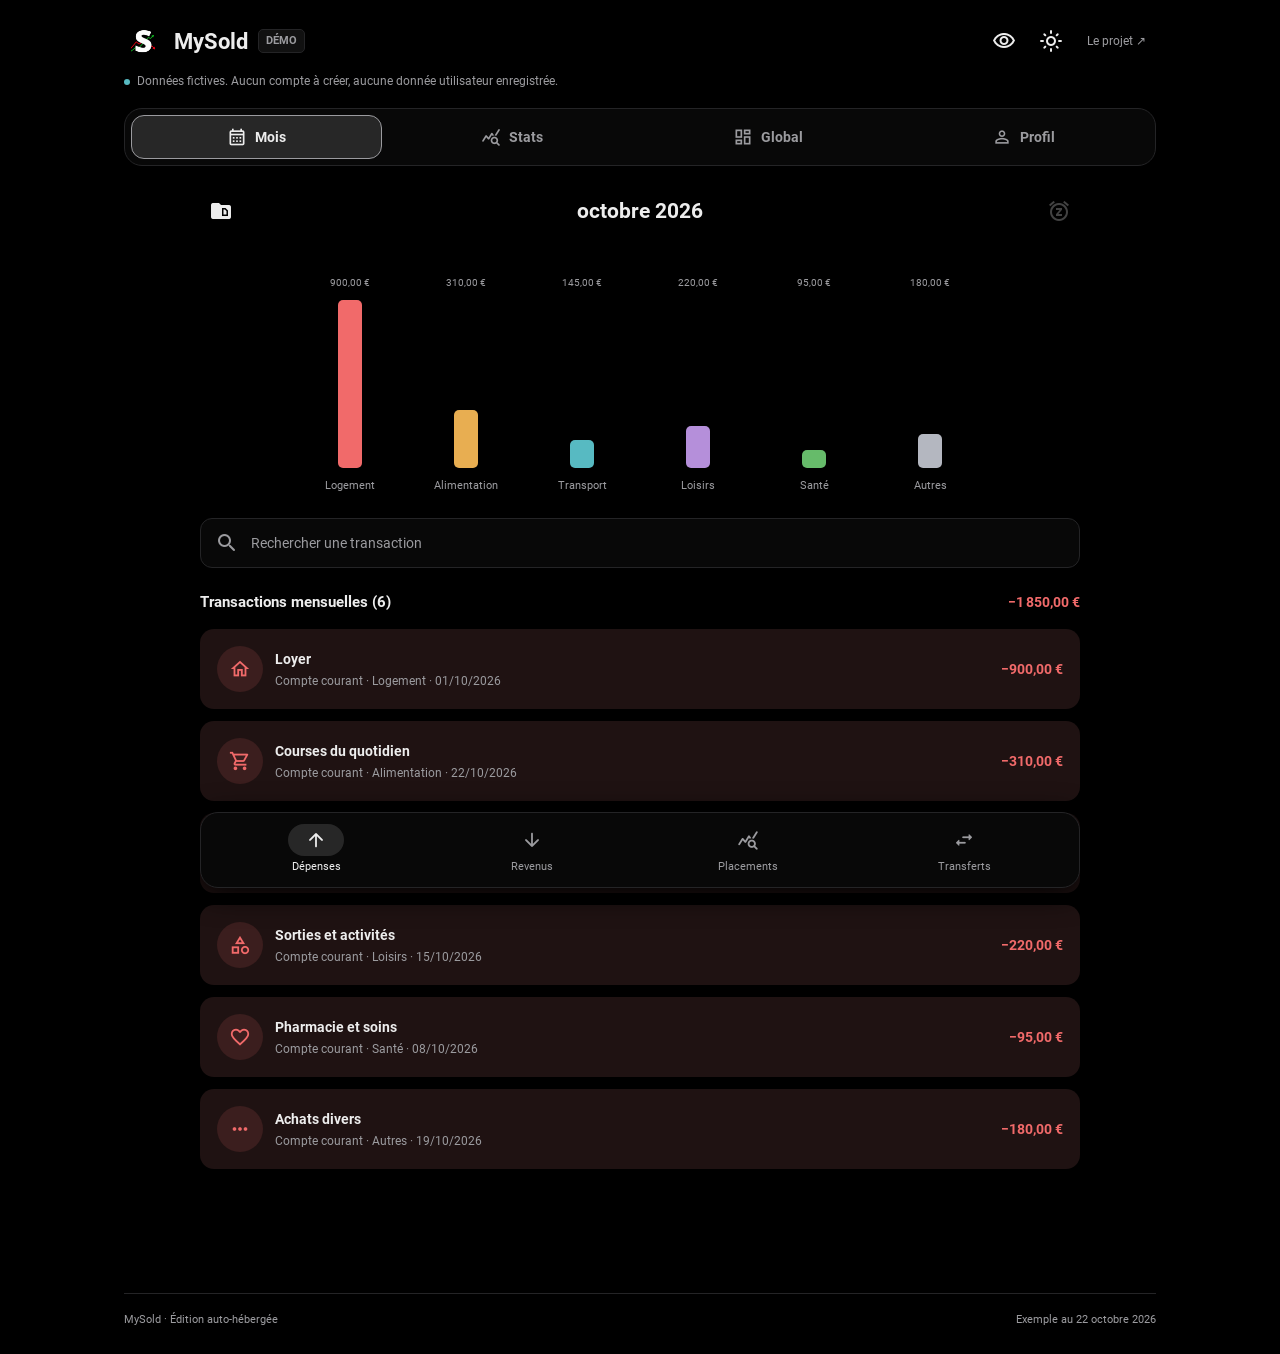
==== docs/index.html @ 1395f357 "Add Demo Page" ====
<!doctype html>
<html lang="fr">
<head>
  <meta charset="utf-8">
  <meta name="viewport" content="width=device-width, initial-scale=1, viewport-fit=cover">
  <meta name="color-scheme" content="dark light">
  <meta name="description" content="Découvrez MySold : suivi du budget, des comptes et du patrimoine. Démonstration avec des données entièrement fictives.">
  <meta http-equiv="Content-Security-Policy" content="default-src 'none'; script-src 'self'; style-src 'self' 'unsafe-inline'; img-src 'self' data:; font-src 'self'; connect-src 'none'; object-src 'none'; base-uri 'none'; form-action 'none'">
  <meta name="referrer" content="no-referrer">
  <link rel="icon" type="image/png" href="./assets/icon.png">
  <link rel="stylesheet" href="./demo.css">
  <title>MySold · Démonstration</title>
</head>
<body>
  <div class="app">
    <header class="header">
      <a class="brand" href="#mois" aria-label="MySold, vue mensuelle">
        <img src="./assets/logo.png" alt="" width="40" height="40">
        <span>MySold</span><span class="demo-tag">Démo</span>
      </a>
      <div class="header-actions">
        <button class="icon-button" id="privacy" title="Masquer les montants" aria-label="Masquer les montants" aria-pressed="false"><span class="mi" aria-hidden="true">&#xf4a1;</span></button>
        <button class="icon-button" id="theme" title="Passer au thème clair" aria-label="Passer au thème clair"><span class="mi" aria-hidden="true">&#xf162;</span></button>
        <a class="repo-link" href="https://github.com/ABP-Display/MySold" target="_blank" rel="noopener noreferrer">Le projet<span aria-hidden="true"> ↗</span></a>
      </div>
    </header>
    <p class="demo-notice"><span class="status-dot" aria-hidden="true"></span>Données fictives. Aucun compte à créer, aucune donnée utilisateur enregistrée.</p>
    <nav class="main-nav" aria-label="Navigation principale">
      <a href="#mois" data-view="mois"><span class="mi" aria-hidden="true">&#xf051f;</span>Mois</a>
      <a href="#stats" data-view="stats"><span class="mi" aria-hidden="true">&#xf00ce;</span>Stats</a>
      <a href="#global" data-view="global"><span class="mi" aria-hidden="true">&#xefa1;</span>Global</a>
      <a href="#profil" data-view="profil"><span class="mi" aria-hidden="true">&#xe497;</span>Profil</a>
    </nav>
    <main id="content" tabindex="-1"></main>
    <footer>MySold · Édition auto-hébergée <span>Exemple au 22 octobre 2026</span></footer>
  </div>
  <dialog id="detail" aria-labelledby="dialog-title">
    <header class="dialog-header"><h2 id="dialog-title"></h2><button class="icon-button" id="close-dialog" title="Fermer" aria-label="Fermer"><span class="mi" aria-hidden="true">&#xf647;</span></button></header>
    <div id="dialog-body"></div>
  </dialog>
  <noscript><p class="noscript">Activez JavaScript pour parcourir les écrans de cette démonstration. Aucune connexion à un serveur de données n’est effectuée.</p></noscript>
  <script src="./demo.js" defer></script>
</body>
</html>
---- docs/demo.css ----
@font-face{font-family:Roboto;src:url('./assets/Roboto-Regular.ttf') format('truetype');font-weight:400;font-display:swap}
@font-face{font-family:Roboto;src:url('./assets/Roboto-Bold.ttf') format('truetype');font-weight:600 900;font-display:swap}
@font-face{font-family:MaterialIcons;src:url('./assets/MaterialIcons-Regular.otf') format('opentype');font-display:block}
:root{color-scheme:dark;--bg:#000;--surface:#080808;--raised:#111;--active:#272727;--text:#ededed;--muted:#9b9b9f;--border:#242426;--green:#66bb6a;--red:#f16a6a;--amber:#e8ae51;--teal:#57bac2;--neutral:#b4b7c0;--shade:rgba(255,255,255,.05)}
body[data-theme=light]{color-scheme:light;--bg:#f6f8fc;--surface:#fff;--raised:#edf0f5;--active:#e0e6f0;--text:#161920;--muted:#666d79;--border:#dce1e9;--green:#287b38;--red:#c63c44;--amber:#9a6712;--teal:#137b85;--neutral:#666d79;--shade:rgba(0,0,0,.04)}
*{box-sizing:border-box}body{margin:0;background:var(--bg);color:var(--text);font:14px/1.5 Roboto,Arial,sans-serif;letter-spacing:0}button,input,a{-webkit-tap-highlight-color:transparent}button,input{font:inherit}button,a{touch-action:manipulation}button{color:inherit;cursor:pointer}a{color:inherit;text-decoration:none}button:focus-visible,a:focus-visible,input:focus-visible,summary:focus-visible{outline:2px solid var(--teal);outline-offset:4px}button:disabled{cursor:default;opacity:.28}button{border:0;background:none}h1,h2,h3,p{margin:0}h1{font-size:24px;line-height:1.25}h2{font-size:17px;line-height:1.35}h3{font-size:14px}small,.muted{color:var(--muted)}.app{max-width:1080px;margin:auto;padding:0 24px}.header{display:flex;justify-content:space-between;align-items:center;padding:20px 0 10px;gap:12px}.brand{display:flex;align-items:center;gap:10px;font-size:22px;font-weight:700}.brand img{border-radius:10px;object-fit:contain;background:#000}.demo-tag{font-size:11px;text-transform:uppercase;letter-spacing:0;padding:3px 7px;background:var(--raised);border:1px solid var(--border);border-radius:5px;color:var(--muted)}.header-actions{display:flex;align-items:center;gap:5px}.icon-button{width:42px;height:42px;display:inline-flex;align-items:center;justify-content:center;border-radius:10px;flex-shrink:0}.icon-button:hover{background:var(--active)}.mi{font:24px/1 MaterialIcons;font-weight:400!important;font-style:normal;white-space:nowrap;display:inline-block;flex-shrink:0;user-select:none}.repo-link{font-size:12px;color:var(--muted);padding:10px}.demo-notice{display:flex;align-items:baseline;gap:7px;color:var(--muted);font-size:12px;padding:0 0 18px}.status-dot{display:inline-block;width:6px;height:6px;border-radius:50%;background:var(--teal);flex-shrink:0}.main-nav{display:grid;grid-template-columns:repeat(4,minmax(0,1fr));gap:5px;padding:6px;border:1px solid var(--border);border-radius:18px;background:var(--surface);position:sticky;top:8px;z-index:5}.main-nav a{height:44px;display:flex;justify-content:center;align-items:center;gap:8px;border:1px solid transparent;border-radius:13px;font-weight:700;color:var(--muted)}.main-nav .mi{font-size:20px}.main-nav a[aria-current=page]{background:var(--active);border-color:var(--muted);color:var(--text)}.main-nav a:hover{color:var(--text)}main{padding:24px 0;min-height:640px}footer{display:flex;justify-content:space-between;gap:10px;flex-wrap:wrap;border-top:1px solid var(--border);padding:18px 0 26px;font-size:11px;color:var(--muted)}.period{display:flex;align-items:center;justify-content:space-between;margin-bottom:22px}.period h1{font-size:21px;text-align:center}.period-inline{display:flex;align-items:center;gap:3px;border:1px solid var(--border);border-radius:30px;padding:0 3px}.period-inline strong{font-size:15px;padding:0 8px}.period-inline .icon-button{width:36px;height:38px}.section{margin-top:28px}.section-head{display:flex;align-items:center;justify-content:space-between;gap:12px;margin-bottom:18px}.section-head h2{display:flex;align-items:center;gap:9px;min-width:0}.section-head .mi{font-size:21px;color:var(--muted)}.subtitle{font-size:12px;color:var(--muted);margin-top:5px}.balance-panel{padding:22px 0;border-bottom:1px solid var(--border)}.balance-top{display:flex;align-items:center;justify-content:space-between;gap:12px;margin-bottom:22px}.balance-title{display:flex;align-items:center;gap:12px}.balance-title>.mi{padding:11px;background:var(--raised);border-radius:12px;font-size:22px}.balance-amount{font-size:38px;line-height:1.25;font-weight:700;font-variant-numeric:tabular-nums;margin:6px 0 12px;overflow-wrap:anywhere}.chip{display:inline-flex;align-items:center;gap:6px;border-radius:6px;padding:5px 9px;font-size:12px;background:var(--shade);color:var(--muted)}.chip .mi{font-size:16px}.green{color:var(--green)}.red{color:var(--red)}.amber{color:var(--amber)}.teal{color:var(--teal)}.metric-grid{display:grid;grid-template-columns:repeat(2,minmax(0,1fr));gap:12px;margin-top:20px}.metric{display:flex;align-items:center;gap:14px;padding:20px 18px;min-height:104px;border:1px solid var(--border);border-radius:12px;background:var(--surface);min-width:0}.metric .metric-icon{display:flex;align-items:center;justify-content:center;width:40px;height:40px;flex-shrink:0;border-radius:10px;background:var(--shade)}.metric .metric-label{color:var(--muted);font-size:12px;display:block;margin-bottom:4px}.metric strong{display:block;font-size:21px;font-variant-numeric:tabular-nums;overflow-wrap:anywhere}.metric>div:last-child{min-width:0}.metric.income{background:color-mix(in srgb,var(--green) 8%,var(--surface))}.metric.expense{background:color-mix(in srgb,var(--red) 8%,var(--surface))}.metric.investment{background:color-mix(in srgb,var(--neutral) 9%,var(--surface))}.metric.remaining{background:color-mix(in srgb,var(--text) 7%,var(--surface))}.metric-grid.four{grid-template-columns:repeat(4,minmax(0,1fr))}.metric-grid.four .metric{display:block;padding:16px;min-height:100px}.metric-grid.four .metric-icon{display:none}.metric-grid.four strong{font-size:22px}.plot-scroll{overflow-x:auto;overscroll-behavior-x:contain;padding-bottom:8px}.plot-scroll svg{display:block;color:var(--text);height:250px;max-width:none}.chart-grid{stroke:var(--border);stroke-width:1}.axis-label{fill:var(--muted);font:11px Roboto,Arial,sans-serif}.chart-value{fill:var(--text);font:11px Roboto,Arial,sans-serif}.legend{display:flex;align-items:center;gap:15px;flex-wrap:wrap;color:var(--muted);font-size:12px}.legend span,.legend button{display:inline-flex;align-items:center;gap:6px;padding:4px 0;color:inherit;font-size:12px}.legend button[aria-pressed=false]{opacity:.35}.legend-dot{width:8px;height:8px;display:inline-block;border-radius:50%;background:var(--text);flex-shrink:0}.legend-dot.projection{background:var(--muted)}.chart-mask{height:250px;display:flex;align-items:center;justify-content:center;background:var(--shade);border-radius:8px;color:var(--muted);gap:10px}.accounts-summary{border-top:1px solid var(--border);border-bottom:1px solid var(--border);margin-top:24px}.accounts-summary summary{display:flex;align-items:center;justify-content:space-between;gap:12px;cursor:pointer;list-style:none;padding:18px 0}.accounts-summary summary::-webkit-details-marker{display:none}.accounts-summary summary .mi{transition:transform .15s}.accounts-summary[open] summary>.mi{transform:rotate(90deg)}.account-row{display:flex;align-items:center;gap:12px;padding:16px 0;border-top:1px solid var(--border);min-width:0}.account-row .account-icon{padding:10px;border-radius:10px;background:var(--shade);display:flex;color:var(--green)}.row-main{flex:1;min-width:0}.row-main strong{display:block;overflow-wrap:anywhere}.row-main small{display:block;font-size:12px;margin-top:2px}.row-amount{white-space:nowrap;font-weight:700;font-variant-numeric:tabular-nums}.two-columns{display:grid;grid-template-columns:1fr 1fr;gap:32px}.ranking-row{padding:11px 0}.ranking-label{display:flex;justify-content:space-between;gap:12px;font-size:13px;margin-bottom:7px}.ranking-label>span{min-width:0;overflow:hidden;text-overflow:ellipsis;white-space:nowrap}.ranking-label strong{white-space:nowrap;font-variant-numeric:tabular-nums}.track{height:5px;background:var(--raised);border-radius:3px;overflow:hidden}.track>span{display:block;height:100%;border-radius:3px;background:var(--green);width:var(--width)}.month-graph{min-height:240px;padding:10px 10px 0;display:flex;align-items:flex-end;gap:16px;justify-content:space-around}.month-bar{flex:1;min-width:0;display:flex;flex-direction:column;align-items:center;gap:10px}.month-bar-track{height:168px;display:flex;align-items:flex-end;justify-content:center;width:100%}.month-bar-fill{width:24px;border-radius:5px;background:var(--bar);height:var(--height);min-height:3px;position:relative}.month-bar-amount{display:block;font-size:10px;color:var(--muted);font-variant-numeric:tabular-nums;white-space:nowrap}.month-bar-label{font-size:11px;color:var(--muted);max-width:100%;overflow:hidden;text-overflow:ellipsis;white-space:nowrap}.donut-layout{display:flex;align-items:center;justify-content:center;gap:40px;min-height:240px}.donut{width:210px;height:210px;flex-shrink:0}.donut-labels{display:grid;grid-template-columns:1fr;gap:12px;min-width:190px}.donut-item{display:flex;align-items:center;gap:8px;font-size:13px}.donut-item strong{margin-left:auto;white-space:nowrap}.search{display:flex;gap:10px;align-items:center;border:1px solid var(--border);border-radius:12px;padding:12px 14px;margin:24px 0 14px;background:var(--surface);color:var(--muted)}.search input{width:100%;border:0;outline:0;background:transparent;color:var(--text);min-width:0}.search input::placeholder{color:var(--muted)}.transactions-head{display:flex;justify-content:space-between;align-items:center;gap:10px;padding:10px 0 16px}.transactions-head h2{font-size:15px}.transactions-head strong{white-space:nowrap}.transactions{display:grid;gap:12px}.transaction{display:flex;align-items:center;gap:12px;text-align:left;width:100%;padding:16px;border-radius:14px;background:color-mix(in srgb,var(--tint) 10%,var(--surface));border:1px solid transparent;min-width:0}.transaction:hover{border-color:var(--tint)}.transaction>.mi{background:color-mix(in srgb,var(--tint) 13%,transparent);padding:12px;border-radius:50%;color:var(--tint);font-size:22px}.transaction .row-main strong{font-size:14px}.transaction .row-main small{white-space:nowrap;overflow:hidden;text-overflow:ellipsis}.transaction .row-amount{color:var(--tint)}.type-nav{display:grid;grid-template-columns:repeat(4,minmax(0,1fr));position:sticky;bottom:12px;z-index:4;background:var(--surface);border:1px solid var(--border);border-radius:18px;padding:7px;margin-top:24px;box-shadow:0 5px 30px var(--bg)}.type-nav button{display:flex;flex-direction:column;align-items:center;gap:3px;color:var(--muted);min-width:0;padding:4px 0;font-size:11px}.type-nav .mi{padding:5px 17px;border-radius:30px;font-size:22px}.type-nav button[aria-pressed=true]{color:var(--text)}.type-nav button[aria-pressed=true] .mi{background:var(--active)}.comparison{width:100%;border-collapse:collapse;font-size:13px}.comparison th{color:var(--muted);font-weight:400;font-size:12px}.comparison th,.comparison td{text-align:right;padding:13px 10px;border-bottom:1px solid var(--border);font-variant-numeric:tabular-nums;white-space:nowrap}.comparison th:first-child,.comparison td:first-child{text-align:left;padding-left:0}.comparison th:last-child,.comparison td:last-child{padding-right:0}.projection-panel{padding:20px 0;border-top:1px solid var(--border);border-bottom:1px solid var(--border);margin-top:26px}.projection-values{display:flex;justify-content:space-between;gap:20px;margin:18px 0}.projection-values strong{font-size:25px;display:block}.projection-values small{display:block}.profile-head{display:flex;align-items:center;gap:16px;padding:16px 0 28px}.avatar{display:flex;align-items:center;justify-content:center;width:64px;height:64px;background:var(--active);border:1px solid var(--border);border-radius:50%;font-weight:700;font-size:22px}.profile-head h1{font-size:23px}.profile-group{margin:20px 0 30px}.profile-group>h2{font-size:12px;color:var(--muted);text-transform:uppercase;margin:0 0 9px}.profile-row{display:flex;align-items:center;gap:14px;padding:17px 8px;width:100%;border-bottom:1px solid var(--border);text-align:left;border-radius:8px}.profile-row:hover{background:var(--shade)}.profile-row>.mi:first-child{color:var(--muted);font-size:23px}.profile-row .row-main strong{font-size:14px}.profile-row>.mi:last-child{font-size:20px;color:var(--muted)}.empty{padding:36px 12px;text-align:center;color:var(--muted)}dialog{width:min(520px,calc(100% - 32px));max-height:85dvh;overflow:auto;background:var(--surface);color:var(--text);border:1px solid var(--border);padding:24px;border-radius:14px;box-shadow:0 20px 100px #0008}dialog::backdrop{background:#000a}.dialog-header{display:flex;justify-content:space-between;align-items:center;gap:12px;margin-bottom:18px}.dialog-header h2{font-size:20px}.detail-amount{font-size:32px;font-weight:700;margin-bottom:18px;overflow-wrap:anywhere}.detail-line{display:flex;justify-content:space-between;gap:20px;padding:12px 0;border-bottom:1px solid var(--border)}.detail-line span{color:var(--muted)}.detail-line strong{text-align:right;overflow-wrap:anywhere;min-width:0}.dialog-footnote{font-size:12px;color:var(--muted);padding-top:18px}.noscript{padding:24px;text-align:center}
@media(min-width:900px){.profile-wrap{max-width:720px;margin:auto}.month-wrap{max-width:880px;margin:auto}.month-graph{max-width:700px;margin:auto}.type-nav{max-width:880px}.dashboard-lower{display:grid;grid-template-columns:1fr 1fr;gap:34px}.metric-grid{gap:14px}.metric-grid:not(.four) .metric{min-height:112px}}
@media(max-width:640px){.app{padding:0 14px}.header{padding-top:14px}.brand{font-size:20px;gap:7px}.brand img{width:34px;height:34px}.header-actions{gap:0}.repo-link{display:none}.header .icon-button{width:38px;height:38px}.demo-notice{font-size:11px;line-height:1.6;padding-bottom:12px}.main-nav{top:6px;gap:3px;padding:5px;border-radius:15px}.main-nav a{font-size:12px;gap:5px;border-radius:10px;height:42px}.main-nav .mi{font-size:18px}main{padding-top:20px}.balance-panel{padding-top:6px}.balance-top{align-items:flex-start}.balance-title{gap:8px}.balance-title>.mi{display:none}h1{font-size:22px}.balance-amount{font-size:32px}.metric{padding:15px 12px;gap:10px;min-height:108px;align-items:flex-start}.metric .metric-icon{display:none}.metric strong{font-size:20px}.metric .metric-label{font-size:11px}.metric-grid.four{grid-template-columns:repeat(2,minmax(0,1fr))}.metric-grid.four strong{font-size:21px}.section{margin-top:26px}.section-head{flex-wrap:wrap;gap:8px}.section-head h2{font-size:16px}.two-columns,.dashboard-lower{grid-template-columns:1fr;gap:0}.month-graph{gap:8px;padding:4px 0 0;min-height:230px}.month-bar-fill{width:21px}.month-bar-label{font-size:10px}.month-bar-amount{font-size:9px}.donut-layout{flex-direction:column;gap:18px;padding-bottom:5px}.donut-labels{grid-template-columns:repeat(2,minmax(0,1fr));min-width:0;width:100%;gap:12px 18px}.donut-item{font-size:12px;min-width:0;flex-wrap:wrap}.donut-item strong{margin-left:16px;width:100%}.transaction{padding:13px 11px;gap:9px}.transaction>.mi{padding:9px;font-size:19px}.transaction .row-main strong{font-size:13px}.transaction .row-main small{font-size:10px}.transaction .row-amount{font-size:13px}.transactions-head h2{font-size:13px}.transactions-head strong{font-size:13px}.type-nav{bottom:8px;padding:6px 3px}.type-nav button{font-size:10px}.type-nav .mi{padding:5px 14px}.comparison th,.comparison td{padding:12px 6px;font-size:11px}.comparison th{font-size:10px}.projection-values strong{font-size:23px}.profile-head{padding:8px 0 22px}.profile-head h1{font-size:21px}.profile-row{padding:15px 3px}.profile-row .row-main small{font-size:11px}.account-row{gap:10px}.account-row .row-amount{font-size:13px}.account-icon .mi{font-size:20px}.balance-title small{font-size:11px}footer{font-size:10px}}
@media(max-width:640px){dialog .metric strong{font-size:18px}.transactions-head{flex-wrap:wrap}.comparison{min-width:320px}}
@media(prefers-reduced-motion:reduce){*{scroll-behavior:auto!important;transition:none!important}}
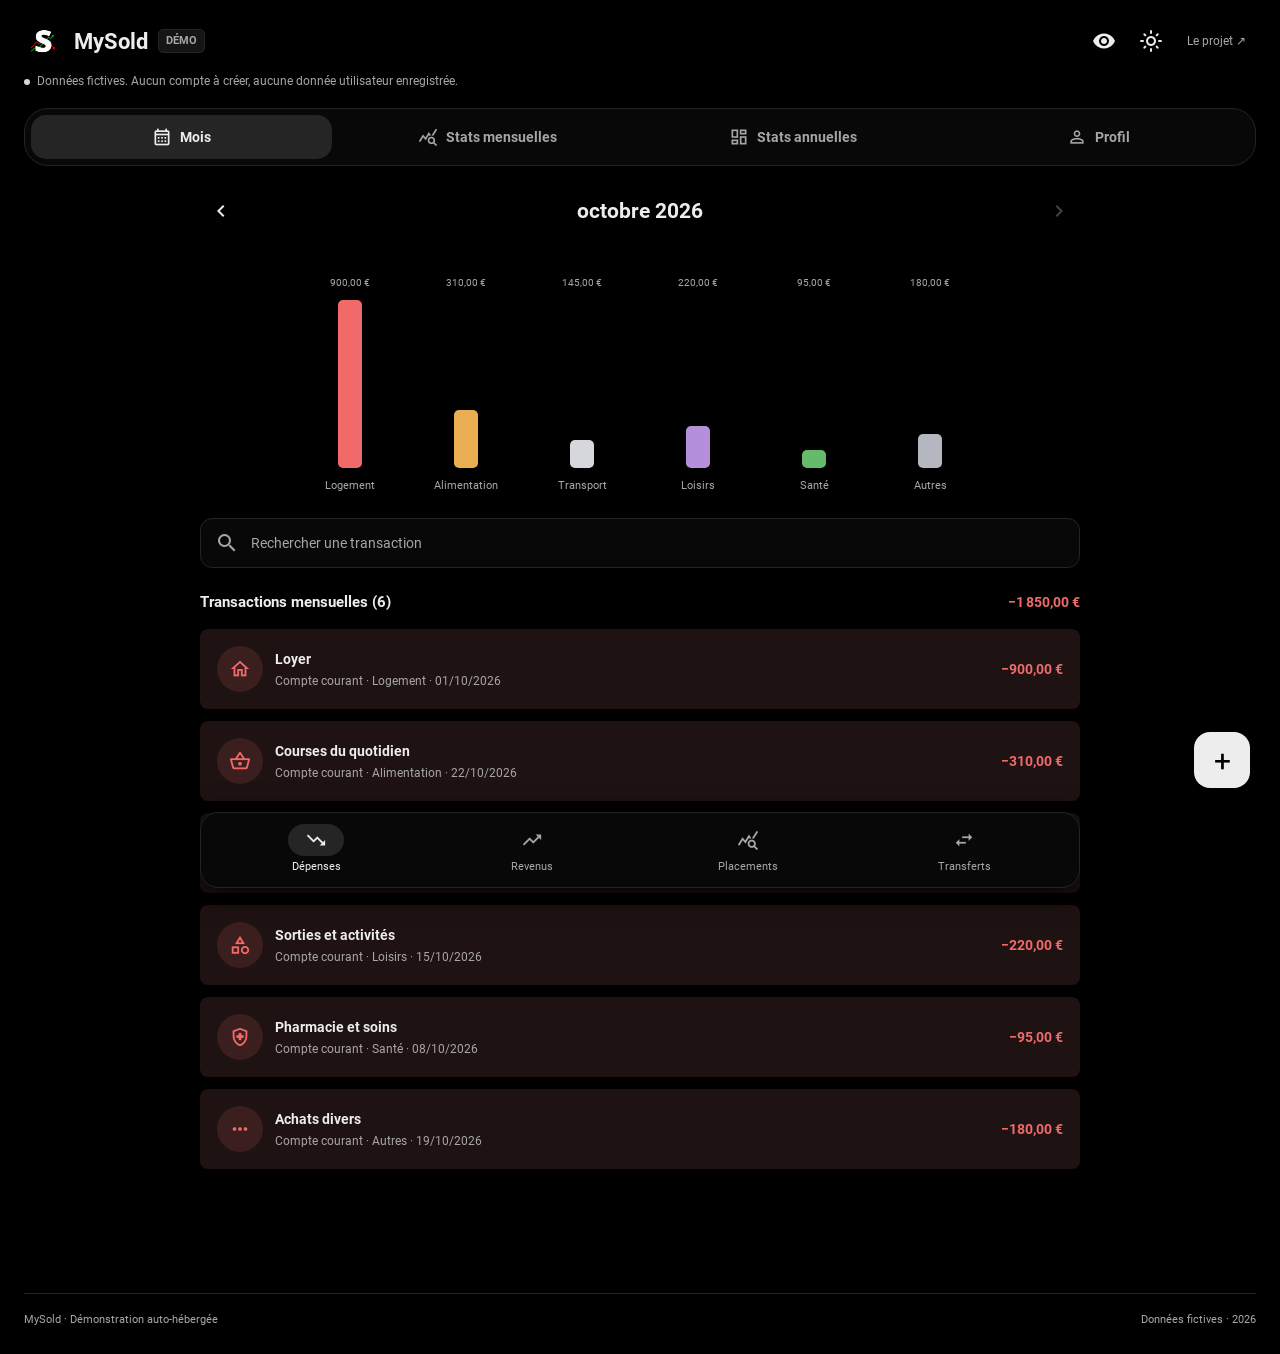
==== commit efb5d8a2: "Refresh static demo and complete offline localization" ====
--- a/docs/index.html
+++ b/docs/index.html
@@ -19,7 +19,7 @@
         <span>MySold</span><span class="demo-tag">Démo</span>
       </a>
       <div class="header-actions">
-        <button class="icon-button" id="privacy" title="Masquer les montants" aria-label="Masquer les montants" aria-pressed="false"><span class="mi" aria-hidden="true">&#xf4a1;</span></button>
+        <button class="icon-button" id="privacy" title="Masquer les montants" aria-label="Masquer les montants" aria-pressed="false"><span class="mi" aria-hidden="true">&#xe6bd;</span></button>
         <button class="icon-button" id="theme" title="Passer au thème clair" aria-label="Passer au thème clair"><span class="mi" aria-hidden="true">&#xf162;</span></button>
         <a class="repo-link" href="https://github.com/ABP-Display/MySold" target="_blank" rel="noopener noreferrer">Le projet<span aria-hidden="true"> ↗</span></a>
       </div>
@@ -27,15 +27,17 @@
     <p class="demo-notice"><span class="status-dot" aria-hidden="true"></span>Données fictives. Aucun compte à créer, aucune donnée utilisateur enregistrée.</p>
     <nav class="main-nav" aria-label="Navigation principale">
       <a href="#mois" data-view="mois"><span class="mi" aria-hidden="true">&#xf051f;</span>Mois</a>
-      <a href="#stats" data-view="stats"><span class="mi" aria-hidden="true">&#xf00ce;</span>Stats</a>
-      <a href="#global" data-view="global"><span class="mi" aria-hidden="true">&#xefa1;</span>Global</a>
+      <a href="#stats" data-view="stats"><span class="mi" aria-hidden="true">&#xe4f9;</span>Stats mensuelles</a>
+      <a href="#global" data-view="global"><span class="mi" aria-hidden="true">&#xefa1;</span>Stats annuelles</a>
       <a href="#profil" data-view="profil"><span class="mi" aria-hidden="true">&#xe497;</span>Profil</a>
     </nav>
     <main id="content" tabindex="-1"></main>
-    <footer>MySold · Édition auto-hébergée <span>Exemple au 22 octobre 2026</span></footer>
+    <button class="privacy-tab" id="privacy-tab" hidden aria-label="Réafficher les montants">Afficher les montants</button>
+    <button class="demo-add" id="demo-add" aria-label="Ajouter une transaction">+</button>
+    <footer>MySold · Démonstration auto-hébergée <span>Données fictives · 2026</span></footer>
   </div>
   <dialog id="detail" aria-labelledby="dialog-title">
-    <header class="dialog-header"><h2 id="dialog-title"></h2><button class="icon-button" id="close-dialog" title="Fermer" aria-label="Fermer"><span class="mi" aria-hidden="true">&#xf647;</span></button></header>
+    <header class="dialog-header"><h2 id="dialog-title"></h2><button class="icon-button" id="close-dialog" title="Fermer" aria-label="Fermer"><span class="mi" aria-hidden="true">&#xe16a;</span></button></header>
     <div id="dialog-body"></div>
   </dialog>
   <noscript><p class="noscript">Activez JavaScript pour parcourir les écrans de cette démonstration. Aucune connexion à un serveur de données n’est effectuée.</p></noscript>
--- a/docs/demo.css
+++ b/docs/demo.css
@@ -8,3 +8,29 @@
 @media(max-width:640px){.app{padding:0 14px}.header{padding-top:14px}.brand{font-size:20px;gap:7px}.brand img{width:34px;height:34px}.header-actions{gap:0}.repo-link{display:none}.header .icon-button{width:38px;height:38px}.demo-notice{font-size:11px;line-height:1.6;padding-bottom:12px}.main-nav{top:6px;gap:3px;padding:5px;border-radius:15px}.main-nav a{font-size:12px;gap:5px;border-radius:10px;height:42px}.main-nav .mi{font-size:18px}main{padding-top:20px}.balance-panel{padding-top:6px}.balance-top{align-items:flex-start}.balance-title{gap:8px}.balance-title>.mi{display:none}h1{font-size:22px}.balance-amount{font-size:32px}.metric{padding:15px 12px;gap:10px;min-height:108px;align-items:flex-start}.metric .metric-icon{display:none}.metric strong{font-size:20px}.metric .metric-label{font-size:11px}.metric-grid.four{grid-template-columns:repeat(2,minmax(0,1fr))}.metric-grid.four strong{font-size:21px}.section{margin-top:26px}.section-head{flex-wrap:wrap;gap:8px}.section-head h2{font-size:16px}.two-columns,.dashboard-lower{grid-template-columns:1fr;gap:0}.month-graph{gap:8px;padding:4px 0 0;min-height:230px}.month-bar-fill{width:21px}.month-bar-label{font-size:10px}.month-bar-amount{font-size:9px}.donut-layout{flex-direction:column;gap:18px;padding-bottom:5px}.donut-labels{grid-template-columns:repeat(2,minmax(0,1fr));min-width:0;width:100%;gap:12px 18px}.donut-item{font-size:12px;min-width:0;flex-wrap:wrap}.donut-item strong{margin-left:16px;width:100%}.transaction{padding:13px 11px;gap:9px}.transaction>.mi{padding:9px;font-size:19px}.transaction .row-main strong{font-size:13px}.transaction .row-main small{font-size:10px}.transaction .row-amount{font-size:13px}.transactions-head h2{font-size:13px}.transactions-head strong{font-size:13px}.type-nav{bottom:8px;padding:6px 3px}.type-nav button{font-size:10px}.type-nav .mi{padding:5px 14px}.comparison th,.comparison td{padding:12px 6px;font-size:11px}.comparison th{font-size:10px}.projection-values strong{font-size:23px}.profile-head{padding:8px 0 22px}.profile-head h1{font-size:21px}.profile-row{padding:15px 3px}.profile-row .row-main small{font-size:11px}.account-row{gap:10px}.account-row .row-amount{font-size:13px}.account-icon .mi{font-size:20px}.balance-title small{font-size:11px}footer{font-size:10px}}
 @media(max-width:640px){dialog .metric strong{font-size:18px}.transactions-head{flex-wrap:wrap}.comparison{min-width:320px}}
 @media(prefers-reduced-motion:reduce){*{scroll-behavior:auto!important;transition:none!important}}
+
+/* Current MySold workspace: restrained surfaces, floating navigation, no storage. */
+:root{--surface:#080808;--raised:#151515;--active:#252525;--muted:#a6a6aa;--teal:#d5d7dc}
+.app{max-width:1280px;padding:0 24px}.main-nav{border-radius:24px}.main-nav a{border-radius:15px}
+.main-nav a[aria-current=page]{border-color:transparent;background:var(--active)}
+.metric{border-radius:8px;min-height:100px}.metric-grid.four{grid-template-columns:repeat(2,minmax(0,1fr))}
+.metric.income,.metric.expense,.metric.investment{background:var(--surface)}
+.transaction{border-radius:8px}.transaction .row-main small{white-space:normal;overflow-wrap:anywhere}
+.profile-wrap{max-width:1040px}.profile-head{padding:16px 0 28px}.profile-group{margin-bottom:24px}
+.profile-row{border-radius:8px;min-height:64px}.profile-group>h2{font-size:14px;text-transform:none}
+.profile-group:first-of-type{display:grid;grid-template-columns:repeat(2,minmax(0,1fr));gap:12px}.profile-group:first-of-type>h2{grid-column:1/-1}.profile-group:first-of-type .profile-row{border:1px solid var(--border);background:var(--surface);padding:16px;min-height:88px}
+.privacy-tab{position:fixed;top:0;left:50%;transform:translateX(-50%);z-index:12;background:var(--active);border:1px solid var(--border);border-radius:0 0 16px 16px;padding:8px 18px;font-size:13px}
+.privacy-tab[hidden],.demo-add[hidden]{display:none}.demo-add{position:fixed;bottom:112px;right:max(18px,calc((100vw - 1220px)/2));z-index:8;width:56px;height:56px;border-radius:16px;background:var(--text);color:var(--bg);font-size:30px}
+.secondary-page{max-width:1040px;margin:auto;padding-bottom:140px}.secondary-title{display:flex;align-items:center;gap:14px;padding:8px 0 28px}.secondary-title>a{display:grid;place-items:center;width:44px;height:44px;border-radius:8px}.secondary-title h1{font-size:28px;overflow-wrap:anywhere}
+body[data-secondary=true] .main-nav{display:none}.secondary-nav{position:fixed;bottom:max(12px,env(safe-area-inset-bottom));left:50%;transform:translateX(-50%);width:calc(100% - 16px);max-width:1040px;display:flex;overflow-x:auto;gap:6px;padding:6px;border:1px solid var(--border);border-radius:24px;background:var(--surface);z-index:8}
+.secondary-nav button{flex:1 0 100px;min-height:58px;border-radius:15px;color:var(--muted);padding:8px}.secondary-nav button[aria-pressed=true]{background:var(--active);color:var(--text)}
+.asset-row{display:flex;gap:16px;align-items:center;border:1px solid var(--border);border-radius:8px;padding:20px;margin:12px 0}.asset-row strong{display:block;margin-top:16px;font-size:22px}
+.simulation-form{max-width:680px;margin:24px auto;border:1px solid var(--border);border-radius:8px;padding:20px;display:grid;gap:20px}.simulation-form label{display:grid;gap:8px}.simulation-form input{width:100%;color:var(--text);background:var(--surface);border:1px solid var(--border);border-radius:8px;padding:14px;font-size:16px}.simulation-form output{font-size:28px;font-weight:700}.primary-button{padding:14px 20px;min-height:48px;background:var(--text);color:var(--bg);border-radius:8px;margin:12px 0}
+.evolution-item{border-bottom:1px solid var(--border)}.evolution-item summary{padding:20px 8px;cursor:pointer;display:flex;justify-content:space-between;gap:16px;min-height:64px}.evolution-body{padding:16px}.evolution-body svg{display:block;width:100%;max-height:220px;margin:24px 0}.report-options{padding:20px 0;display:grid;gap:20px}.report-options input{accent-color:var(--text)}
+@media(max-width:759px){
+ body{font-size:16px}.app{padding:0 16px}.header{display:none}.demo-notice{font-size:12px;padding:16px 0;line-height:1.5}.main-nav{position:fixed;top:auto;bottom:max(12px,env(safe-area-inset-bottom));left:8px;right:8px;padding:6px;gap:4px;z-index:9;box-shadow:none}
+ .main-nav a{height:60px;font-size:12px;flex-direction:column;gap:6px}.main-nav .mi{font-size:22px}main{padding:16px 0 190px;min-height:70dvh}footer{padding-bottom:110px}.type-nav{position:fixed;bottom:94px;left:8px;right:8px;max-width:none;border-radius:24px;margin:0;box-shadow:none;padding:6px}.type-nav button{font-size:12px;min-height:60px;gap:5px}.type-nav .mi{font-size:22px;border-radius:12px;padding:6px 14px}
+ .main-nav a{overflow:hidden;white-space:nowrap;text-overflow:ellipsis;font-size:11px}.profile-group:first-of-type{grid-template-columns:1fr}
+ .demo-add{bottom:184px;right:16px}.metric{min-height:96px;padding:16px 12px}.metric .metric-label{font-size:13px}.metric strong{font-size:22px}.metric .metric-icon{display:none}.transaction .row-main strong{font-size:16px}.transaction .row-main small{font-size:12px}.transaction .row-amount{font-size:15px}.transactions-head h2{font-size:15px}.profile-row .row-main strong{font-size:16px}.profile-row .row-main small{font-size:13px}
+ .secondary-title h1{font-size:26px}.secondary-page{padding-bottom:50px}.secondary-nav{font-size:13px}.secondary-nav button{min-height:64px}.balance-amount{font-size:32px}.donut-item{font-size:13px}.evolution-item summary{flex-wrap:wrap}.profile-group{margin-top:24px}
+}
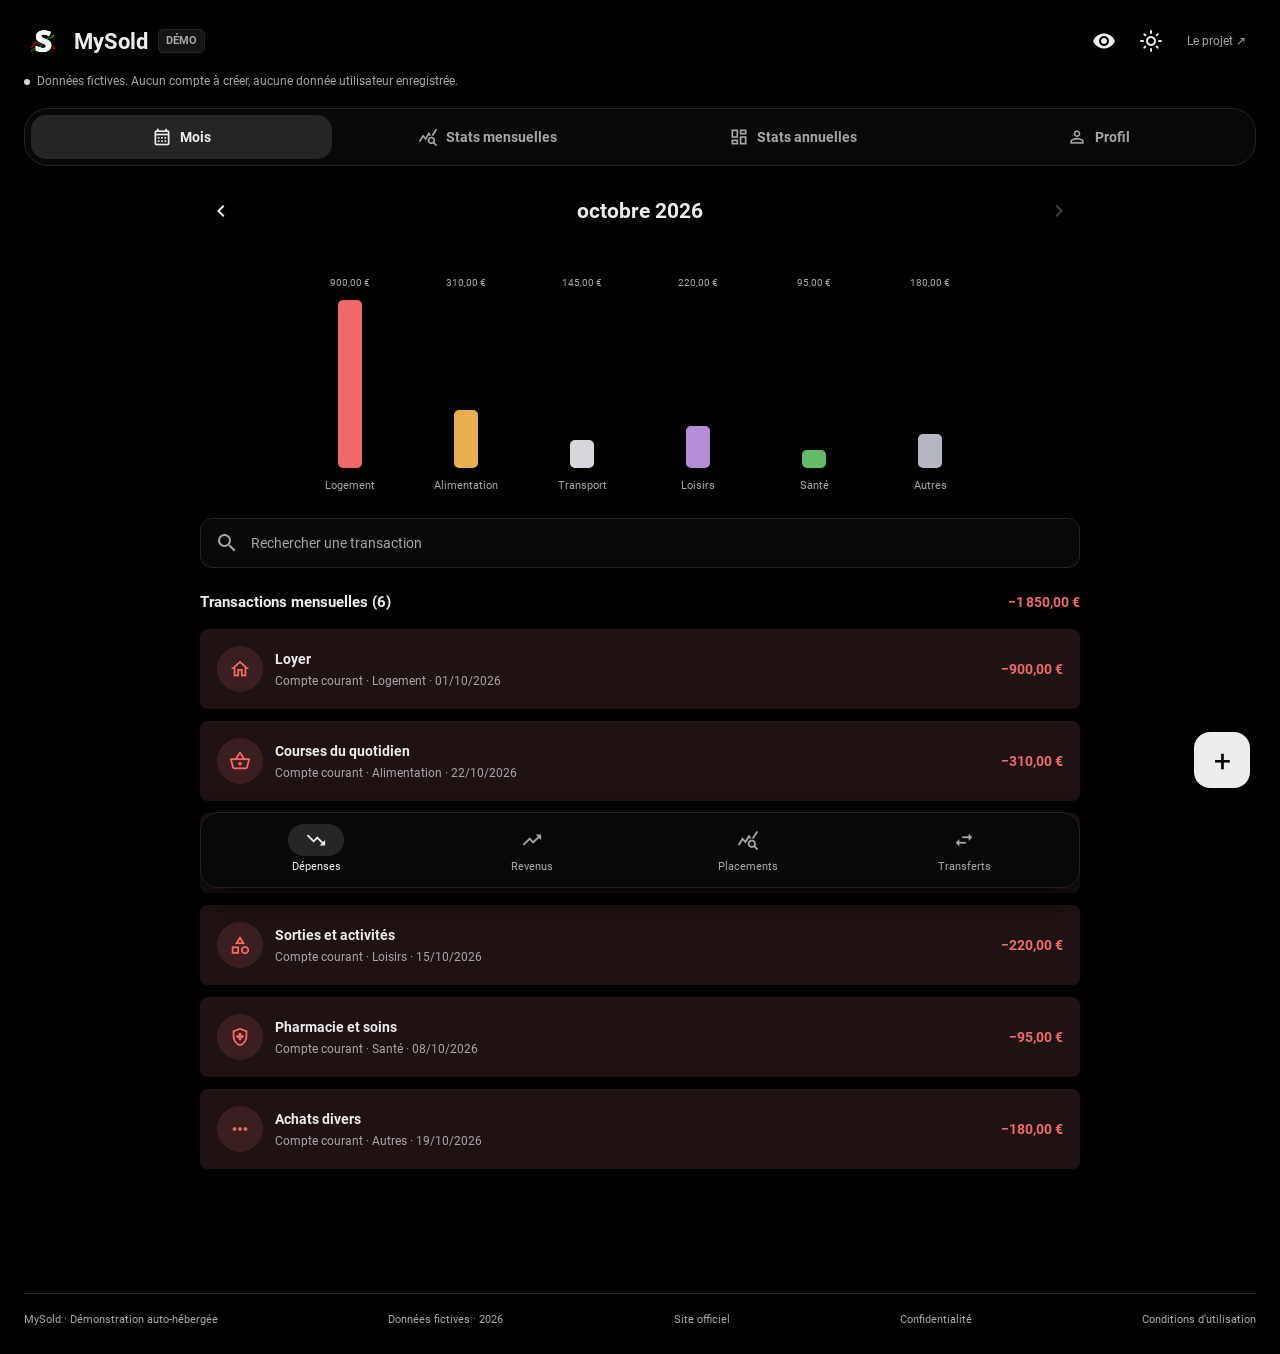
==== commit c601e37c: "feat: add optional origin HTTPS and public site readiness" ====
--- a/docs/index.html
+++ b/docs/index.html
@@ -5,6 +5,13 @@
   <meta name="viewport" content="width=device-width, initial-scale=1, viewport-fit=cover">
   <meta name="color-scheme" content="dark light">
   <meta name="description" content="Découvrez MySold : suivi du budget, des comptes et du patrimoine. Démonstration avec des données entièrement fictives.">
+  <meta name="robots" content="noindex, follow">
+  <link rel="canonical" href="https://mysold.ydoxide.fr/decouvrir/">
+  <meta property="og:title" content="MySold · Démonstration du suivi de budget">
+  <meta property="og:description" content="Explorez MySold avec des données entièrement fictives, sans créer de compte.">
+  <meta property="og:image" content="https://mysold.ydoxide.fr/site-assets/preview.jpg">
+  <meta property="og:image:alt" content="Aperçu de MySold avec des comptes et transactions fictifs">
+  <meta name="twitter:card" content="summary_large_image">
   <meta http-equiv="Content-Security-Policy" content="default-src 'none'; script-src 'self'; style-src 'self' 'unsafe-inline'; img-src 'self' data:; font-src 'self'; connect-src 'none'; object-src 'none'; base-uri 'none'; form-action 'none'">
   <meta name="referrer" content="no-referrer">
   <link rel="icon" type="image/png" href="./assets/icon.png">
@@ -34,7 +41,7 @@
     <main id="content" tabindex="-1"></main>
     <button class="privacy-tab" id="privacy-tab" hidden aria-label="Réafficher les montants">Afficher les montants</button>
     <button class="demo-add" id="demo-add" aria-label="Ajouter une transaction">+</button>
-    <footer>MySold · Démonstration auto-hébergée <span>Données fictives · 2026</span></footer>
+    <footer>MySold · Démonstration auto-hébergée <span>Données fictives · 2026</span><a href="https://mysold.ydoxide.fr/decouvrir/">Site officiel</a><a href="https://mysold.ydoxide.fr/confidentialite/">Confidentialité</a><a href="https://mysold.ydoxide.fr/conditions/">Conditions d’utilisation</a></footer>
   </div>
   <dialog id="detail" aria-labelledby="dialog-title">
     <header class="dialog-header"><h2 id="dialog-title"></h2><button class="icon-button" id="close-dialog" title="Fermer" aria-label="Fermer"><span class="mi" aria-hidden="true">&#xe16a;</span></button></header>
--- a/docs/demo.css
+++ b/docs/demo.css
@@ -21,6 +21,7 @@
 .profile-group:first-of-type{display:grid;grid-template-columns:repeat(2,minmax(0,1fr));gap:12px}.profile-group:first-of-type>h2{grid-column:1/-1}.profile-group:first-of-type .profile-row{border:1px solid var(--border);background:var(--surface);padding:16px;min-height:88px}
 .privacy-tab{position:fixed;top:0;left:50%;transform:translateX(-50%);z-index:12;background:var(--active);border:1px solid var(--border);border-radius:0 0 16px 16px;padding:8px 18px;font-size:13px}
 .privacy-tab[hidden],.demo-add[hidden]{display:none}.demo-add{position:fixed;bottom:112px;right:max(18px,calc((100vw - 1220px)/2));z-index:8;width:56px;height:56px;border-radius:16px;background:var(--text);color:var(--bg);font-size:30px}
+.management-row{width:100%;text-align:left;gap:12px}.entity-amount{display:grid;text-align:right;flex-shrink:0}.entity-amount small{color:var(--muted)}
 .secondary-page{max-width:1040px;margin:auto;padding-bottom:140px}.secondary-title{display:flex;align-items:center;gap:14px;padding:8px 0 28px}.secondary-title>a{display:grid;place-items:center;width:44px;height:44px;border-radius:8px}.secondary-title h1{font-size:28px;overflow-wrap:anywhere}
 body[data-secondary=true] .main-nav{display:none}.secondary-nav{position:fixed;bottom:max(12px,env(safe-area-inset-bottom));left:50%;transform:translateX(-50%);width:calc(100% - 16px);max-width:1040px;display:flex;overflow-x:auto;gap:6px;padding:6px;border:1px solid var(--border);border-radius:24px;background:var(--surface);z-index:8}
 .secondary-nav button{flex:1 0 100px;min-height:58px;border-radius:15px;color:var(--muted);padding:8px}.secondary-nav button[aria-pressed=true]{background:var(--active);color:var(--text)}
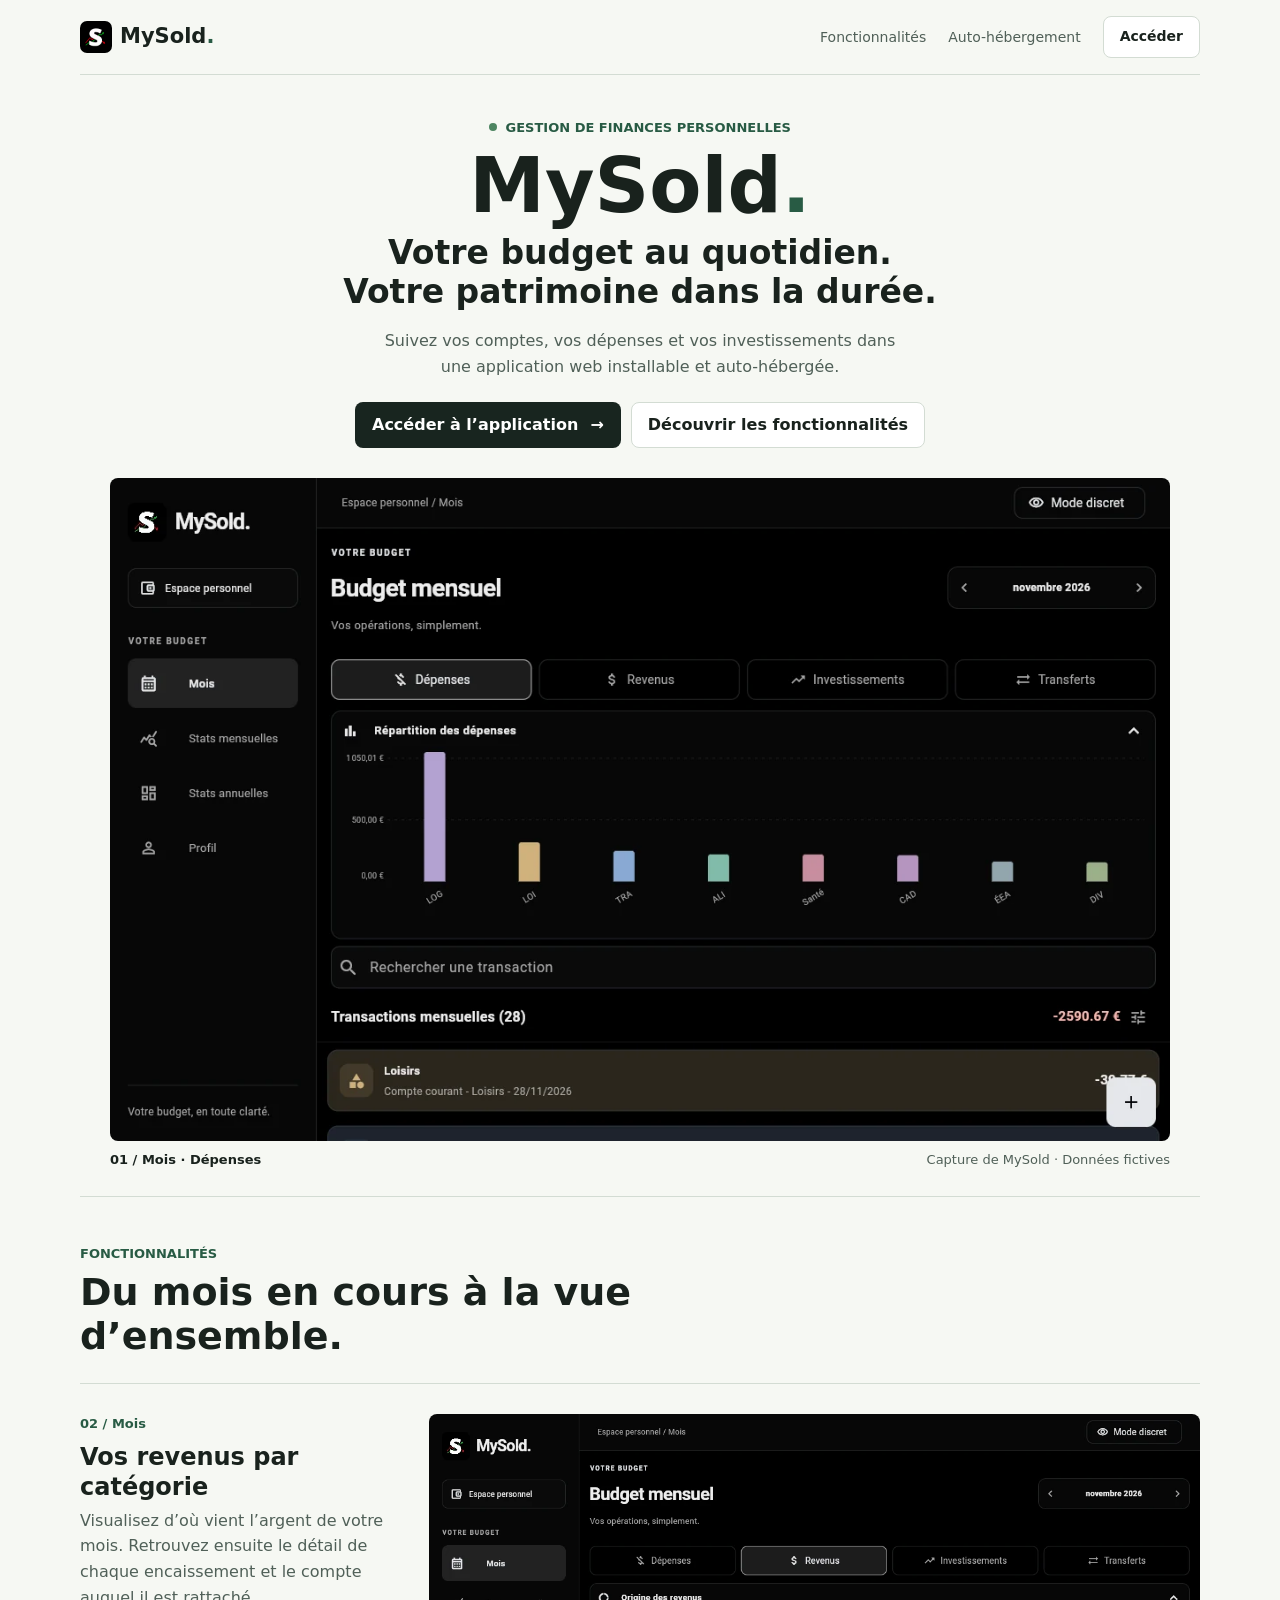
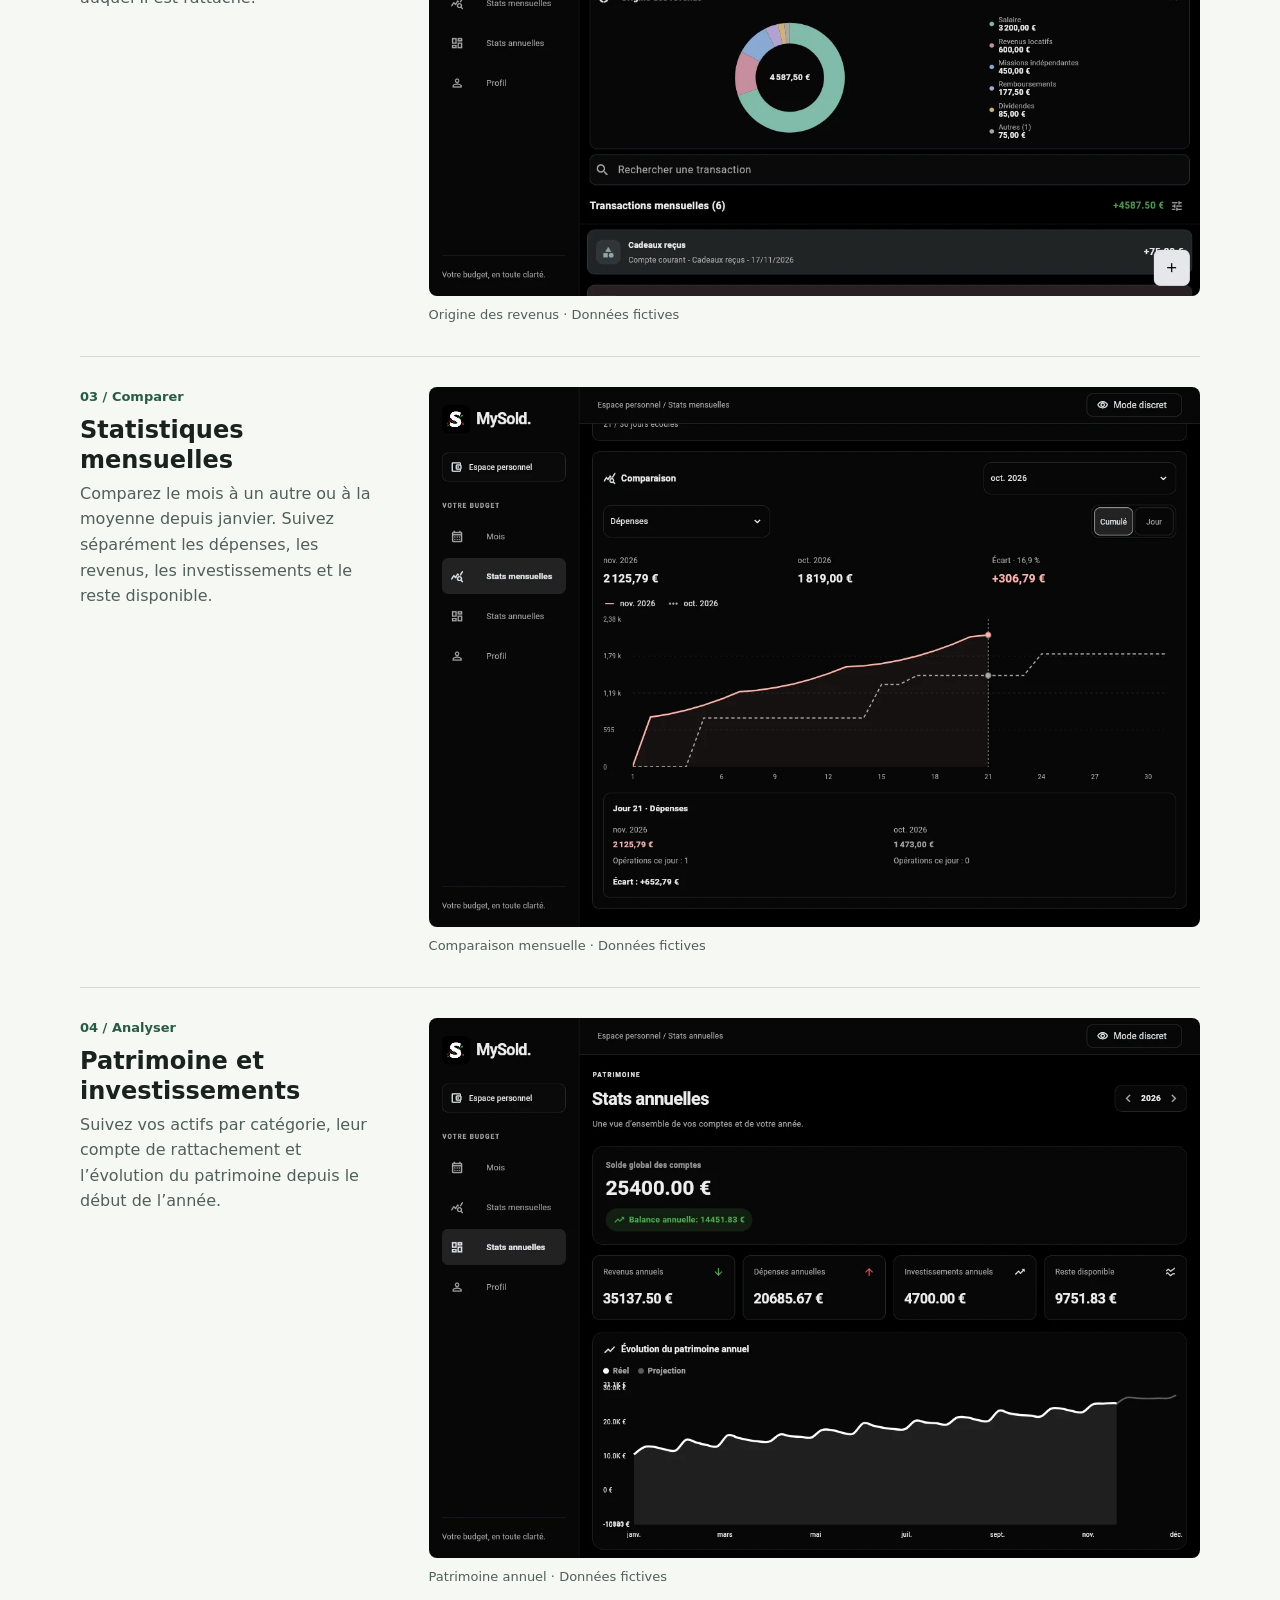
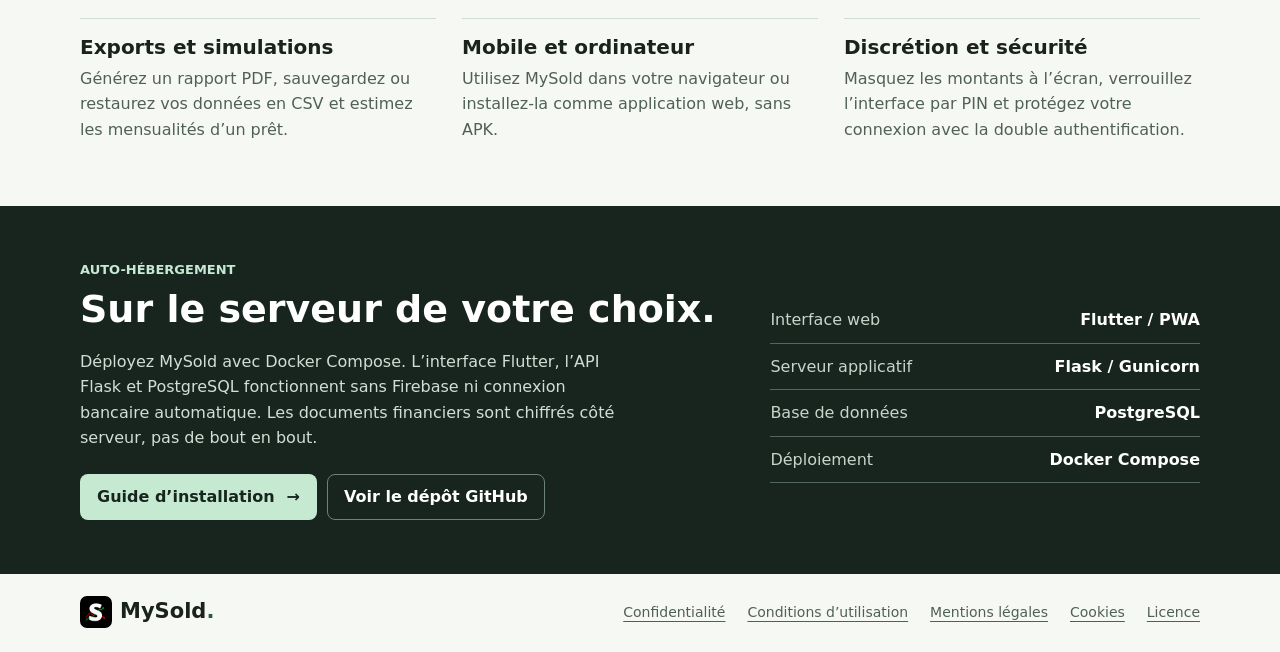
==== commit 42cace98: "feat: publish the MySold showcase and separate app entry" ====
--- a/docs/index.html
+++ b/docs/index.html
@@ -3,51 +3,148 @@
 <head>
   <meta charset="utf-8">
   <meta name="viewport" content="width=device-width, initial-scale=1, viewport-fit=cover">
-  <meta name="color-scheme" content="dark light">
-  <meta name="description" content="Découvrez MySold : suivi du budget, des comptes et du patrimoine. Démonstration avec des données entièrement fictives.">
+  <meta name="theme-color" content="#f6f8f3">
+  <title>MySold : budget et patrimoine auto-hébergés</title>
+  <meta name="description" content="Gérez vos comptes, dépenses, revenus et investissements avec MySold. Une application web installable, auto-hébergée, sans connexion bancaire obligatoire.">
   <meta name="robots" content="noindex, follow">
-  <link rel="canonical" href="https://mysold.ydoxide.fr/decouvrir/">
-  <meta property="og:title" content="MySold · Démonstration du suivi de budget">
-  <meta property="og:description" content="Explorez MySold avec des données entièrement fictives, sans créer de compte.">
-  <meta property="og:image" content="https://mysold.ydoxide.fr/site-assets/preview.jpg">
-  <meta property="og:image:alt" content="Aperçu de MySold avec des comptes et transactions fictifs">
+  <link rel="canonical" href="https://mysold.ydoxide.fr/">
+  <meta property="og:url" content="https://mysold.ydoxide.fr/">
+  <meta property="og:type" content="website">
+  <meta property="og:site_name" content="MySold">
+  <meta property="og:locale" content="fr_FR">
+  <meta property="og:title" content="MySold : budget et patrimoine auto-hébergés">
+  <meta property="og:description" content="Gérez vos comptes, dépenses, revenus et investissements avec MySold. Une application web installable, auto-hébergée, sans connexion bancaire obligatoire.">
+  <meta property="og:image" content="https://abp-display.github.io/MySold/assets/showcase-share.jpg">
+  <meta property="og:image:width" content="1200">
+  <meta property="og:image:height" content="630">
+  <meta property="og:image:alt" content="Budget mensuel MySold avec des opérations fictives">
   <meta name="twitter:card" content="summary_large_image">
-  <meta http-equiv="Content-Security-Policy" content="default-src 'none'; script-src 'self'; style-src 'self' 'unsafe-inline'; img-src 'self' data:; font-src 'self'; connect-src 'none'; object-src 'none'; base-uri 'none'; form-action 'none'">
-  <meta name="referrer" content="no-referrer">
+  <meta name="twitter:title" content="MySold : budget et patrimoine auto-hébergés">
+  <meta name="twitter:description" content="Gérez vos comptes, dépenses, revenus et investissements avec MySold. Une application web installable, auto-hébergée, sans connexion bancaire obligatoire.">
+  <meta name="twitter:image" content="https://abp-display.github.io/MySold/assets/showcase-share.jpg">
   <link rel="icon" type="image/png" href="./assets/icon.png">
-  <link rel="stylesheet" href="./demo.css">
-  <title>MySold · Démonstration</title>
+  <link rel="stylesheet" href="./assets/showcase.css?v=77fa1f0bf9b8">
 </head>
 <body>
-  <div class="app">
-    <header class="header">
-      <a class="brand" href="#mois" aria-label="MySold, vue mensuelle">
-        <img src="./assets/logo.png" alt="" width="40" height="40">
-        <span>MySold</span><span class="demo-tag">Démo</span>
-      </a>
-      <div class="header-actions">
-        <button class="icon-button" id="privacy" title="Masquer les montants" aria-label="Masquer les montants" aria-pressed="false"><span class="mi" aria-hidden="true">&#xe6bd;</span></button>
-        <button class="icon-button" id="theme" title="Passer au thème clair" aria-label="Passer au thème clair"><span class="mi" aria-hidden="true">&#xf162;</span></button>
-        <a class="repo-link" href="https://github.com/ABP-Display/MySold" target="_blank" rel="noopener noreferrer">Le projet<span aria-hidden="true"> ↗</span></a>
+  <a class="skip-link" href="#contenu">Aller au contenu</a>
+  <header class="masthead wrap">
+    <a class="brand" href="./index.html" aria-label="MySold, accueil"><img src="./assets/icon.png" width="32" height="32" alt="">MySold<span aria-hidden="true">.</span></a>
+    <nav aria-label="Navigation principale">
+      <a class="nav-section" href="#fonctionnalites">Fonctionnalités</a>
+      <a class="nav-section" href="#auto-hebergement">Auto-hébergement</a>
+      <a class="button outline compact" href="https://mysold.ydoxide.fr/app/">Accéder</a>
+    </nav>
+  </header>
+  <main id="contenu" tabindex="-1">
+    <section class="hero" aria-labelledby="titre">
+      <div class="wrap hero-inner">
+        <div class="hero-copy">
+          <p class="eyebrow"><span aria-hidden="true"></span> Gestion de finances personnelles</p>
+          <h1 id="titre">MySold<span aria-hidden="true">.</span></h1>
+          <p class="tagline">Votre budget au quotidien.<br> Votre patrimoine dans la durée.</p>
+          <p class="intro-text">Suivez vos comptes, vos dépenses et vos investissements dans une application web installable et auto-hébergée.</p>
+          <div class="actions">
+            <a class="button solid" href="https://mysold.ydoxide.fr/app/">Accéder à l’application <span aria-hidden="true">→</span></a>
+            <a class="button outline" href="#fonctionnalites">Découvrir les fonctionnalités</a>
+          </div>
+        </div>
+        <figure class="hero-screen">
+          <picture>
+  <source media="(max-width: 640px)" srcset="./assets/showcase-expenses-mobile.webp" width="390" height="740">
+  <img src="./assets/showcase-expenses.webp" width="1200" height="750" alt="Onglet Dépenses : répartition par catégorie et liste des transactions mensuelles" fetchpriority="high">
+</picture>
+          <figcaption><span>01 / Mois · Dépenses</span><span>Capture de MySold · Données fictives</span></figcaption>
+        </figure>
       </div>
-    </header>
-    <p class="demo-notice"><span class="status-dot" aria-hidden="true"></span>Données fictives. Aucun compte à créer, aucune donnée utilisateur enregistrée.</p>
-    <nav class="main-nav" aria-label="Navigation principale">
-      <a href="#mois" data-view="mois"><span class="mi" aria-hidden="true">&#xf051f;</span>Mois</a>
-      <a href="#stats" data-view="stats"><span class="mi" aria-hidden="true">&#xe4f9;</span>Stats mensuelles</a>
-      <a href="#global" data-view="global"><span class="mi" aria-hidden="true">&#xefa1;</span>Stats annuelles</a>
-      <a href="#profil" data-view="profil"><span class="mi" aria-hidden="true">&#xe497;</span>Profil</a>
+    </section>
+
+    <section id="fonctionnalites" class="wrap features" aria-labelledby="features-title">
+      <header class="section-head">
+        <p class="eyebrow">Fonctionnalités</p>
+        <h2 id="features-title">Du mois en cours à la vue d’ensemble.</h2>
+      </header>
+
+      <div class="feature-view">
+        <div>
+          <p class="label">02 / Mois</p>
+          <h3>Vos revenus par catégorie</h3>
+          <p>Visualisez d’où vient l’argent de votre mois. Retrouvez ensuite le détail de chaque encaissement et le compte auquel il est rattaché.</p>
+        </div>
+        <figure class="feature-screen">
+          <picture>
+  <source media="(max-width: 640px)" srcset="./assets/showcase-income-mobile.webp" width="390" height="740">
+  <img src="./assets/showcase-income.webp" width="1200" height="750" alt="Onglet Revenus : graphique de répartition des entrées d’argent et transactions mensuelles" loading="lazy">
+</picture>
+          <figcaption>Origine des revenus · Données fictives</figcaption>
+        </figure>
+      </div>
+
+      <div class="feature-view">
+        <div>
+          <p class="label">03 / Comparer</p>
+          <h3>Statistiques mensuelles</h3>
+          <p>Comparez le mois à un autre ou à la moyenne depuis janvier. Suivez séparément les dépenses, les revenus, les investissements et le reste disponible.</p>
+        </div>
+        <figure class="feature-screen">
+          <picture>
+  <source media="(max-width: 640px)" srcset="./assets/showcase-monthly-mobile.webp" width="390" height="740">
+  <img src="./assets/showcase-monthly.webp" width="1200" height="840" alt="Comparaison graphique des flux entre deux mois dans les statistiques mensuelles" loading="lazy">
+</picture>
+          <figcaption>Comparaison mensuelle · Données fictives</figcaption>
+        </figure>
+      </div>
+
+      <div class="feature-view">
+        <div>
+          <p class="label">04 / Analyser</p>
+          <h3>Patrimoine et investissements</h3>
+          <p>Suivez vos actifs par catégorie, leur compte de rattachement et l’évolution du patrimoine depuis le début de l’année.</p>
+        </div>
+        <figure class="feature-screen">
+          <picture>
+  <source media="(max-width: 640px)" srcset="./assets/showcase-year-mobile.webp" width="390" height="740">
+  <img src="./assets/showcase-year.webp" width="1200" height="840" alt="Statistiques annuelles : solde des comptes, flux annuels et courbe du patrimoine avec projection" loading="lazy">
+</picture>
+          <figcaption>Patrimoine annuel · Données fictives</figcaption>
+        </figure>
+      </div>
+
+      <div class="feature-grid">
+        <article><h3>Exports et simulations</h3><p>Générez un rapport PDF, sauvegardez ou restaurez vos données en CSV et estimez les mensualités d’un prêt.</p></article>
+        <article><h3>Mobile et ordinateur</h3><p>Utilisez MySold dans votre navigateur ou installez-la comme application web, sans APK.</p></article>
+        <article><h3>Discrétion et sécurité</h3><p>Masquez les montants à l’écran, verrouillez l’interface par PIN et protégez votre connexion avec la double authentification.</p></article>
+      </div>
+    </section>
+
+    <section id="auto-hebergement" class="hosting" aria-labelledby="hosting-title">
+      <div class="wrap hosting-inner">
+        <div>
+          <p class="eyebrow">Auto-hébergement</p>
+          <h2 id="hosting-title">Sur le serveur de votre choix.</h2>
+          <p>Déployez MySold avec Docker Compose. L’interface Flutter, l’API Flask et PostgreSQL fonctionnent sans Firebase ni connexion bancaire automatique. Les documents financiers sont chiffrés côté serveur, pas de bout en bout.</p>
+          <div class="actions">
+            <a class="button light" href="https://github.com/ABP-Display/MySold/blob/main/docs/INSTALLATION.md">Guide d’installation <span aria-hidden="true">→</span></a>
+            <a class="button inverted" href="https://github.com/ABP-Display/MySold">Voir le dépôt GitHub</a>
+          </div>
+        </div>
+        <dl class="stack">
+          <div><dt>Interface web</dt><dd>Flutter / PWA</dd></div>
+          <div><dt>Serveur applicatif</dt><dd>Flask / Gunicorn</dd></div>
+          <div><dt>Base de données</dt><dd>PostgreSQL</dd></div>
+          <div><dt>Déploiement</dt><dd>Docker Compose</dd></div>
+        </dl>
+      </div>
+    </section>
+  </main>
+  <footer class="wrap footer">
+    <a class="brand" href="./index.html"><img src="./assets/icon.png" width="32" height="32" alt="">MySold<span aria-hidden="true">.</span></a>
+    <nav aria-label="Informations légales">
+      <a href="https://mysold.ydoxide.fr/confidentialite/">Confidentialité</a>
+      <a href="https://mysold.ydoxide.fr/conditions/">Conditions d’utilisation</a>
+      <a href="https://mysold.ydoxide.fr/mentions-legales/">Mentions légales</a>
+      <a href="https://mysold.ydoxide.fr/cookies/">Cookies</a>
+      <a href="https://github.com/ABP-Display/MySold/blob/main/LICENSE">Licence</a>
     </nav>
-    <main id="content" tabindex="-1"></main>
-    <button class="privacy-tab" id="privacy-tab" hidden aria-label="Réafficher les montants">Afficher les montants</button>
-    <button class="demo-add" id="demo-add" aria-label="Ajouter une transaction">+</button>
-    <footer>MySold · Démonstration auto-hébergée <span>Données fictives · 2026</span><a href="https://mysold.ydoxide.fr/decouvrir/">Site officiel</a><a href="https://mysold.ydoxide.fr/confidentialite/">Confidentialité</a><a href="https://mysold.ydoxide.fr/conditions/">Conditions d’utilisation</a></footer>
-  </div>
-  <dialog id="detail" aria-labelledby="dialog-title">
-    <header class="dialog-header"><h2 id="dialog-title"></h2><button class="icon-button" id="close-dialog" title="Fermer" aria-label="Fermer"><span class="mi" aria-hidden="true">&#xe16a;</span></button></header>
-    <div id="dialog-body"></div>
-  </dialog>
-  <noscript><p class="noscript">Activez JavaScript pour parcourir les écrans de cette démonstration. Aucune connexion à un serveur de données n’est effectuée.</p></noscript>
-  <script src="./demo.js" defer></script>
+  </footer>
 </body>
 </html>
--- a/docs/assets/showcase.css
+++ b/docs/assets/showcase.css
@@ -0,0 +1,114 @@
+:root {
+  color-scheme: light;
+  --paper: #f6f8f3;
+  --white: #fff;
+  --ink: #19221d;
+  --muted: #506058;
+  --green: #285b44;
+  --line: #d3dcd3;
+  --dark: #18251f;
+  --mint: #c5ead1;
+  font: 100%/1.6 system-ui, -apple-system, BlinkMacSystemFont, "Segoe UI", sans-serif;
+}
+
+*, *::before, *::after { box-sizing: border-box; }
+body { margin: 0; background: var(--paper); color: var(--ink); }
+body { padding-inline: env(safe-area-inset-left, 0px) env(safe-area-inset-right, 0px); }
+figure, p, h1, h2, h3, dl, dd { margin: 0; }
+img { display: block; max-width: 100%; height: auto; }
+a { color: inherit; text-underline-offset: 4px; }
+a:focus-visible, main:focus-visible { outline: 2px solid #317349; outline-offset: 4px; }
+.wrap { width: min(1120px, calc(100% - 64px)); margin-inline: auto; }
+.skip-link { position: absolute; top: 8px; left: 12px; z-index: 1; transform: translateY(-200%); background: var(--white); padding: 10px 14px; }
+.skip-link:focus { transform: none; }
+
+.masthead, .footer { display: flex; align-items: center; justify-content: space-between; gap: 18px; }
+.masthead { padding-block: calc(16px + env(safe-area-inset-top, 0px)) 16px; border-bottom: 1px solid var(--line); }
+.brand { display: inline-flex; align-items: center; gap: 8px; font-size: 21px; font-weight: 800; line-height: 1.2; text-decoration: none; }
+.brand img { border-radius: 7px; }
+.brand span { margin-left: -8px; color: var(--green); }
+.masthead nav, .footer nav, .actions { display: flex; flex-wrap: wrap; align-items: center; gap: 12px 22px; }
+.masthead nav, .footer nav { font-size: 14px; }
+.nav-section, .footer nav a { color: var(--muted); }
+.nav-section { text-decoration: none; }
+.button {
+  display: inline-flex; justify-content: center; align-items: center; gap: 12px;
+  min-height: 46px; padding: 9px 16px; font-weight: 700; line-height: 1.4; text-align: center;
+  border: 1px solid transparent; border-radius: 8px; text-decoration: none; touch-action: manipulation;
+}
+.button.compact { min-height: 42px; padding: 8px 16px; }
+.solid { background: var(--dark); color: var(--white); }
+.outline { background: var(--white); border-color: var(--line); }
+.light { background: var(--mint); color: var(--dark); }
+.inverted { color: var(--white); border-color: #6d8375; }
+.button:active { filter: brightness(.9); }
+@media (hover: hover) {
+  .button:hover { filter: brightness(.94); }
+  .nav-section:hover { text-decoration: underline; }
+}
+
+.hero { padding-block: 43px 25px; }
+.hero-copy { max-width: 720px; margin-inline: auto; text-align: center; }
+.eyebrow { color: var(--green); font-size: 13px; font-weight: 750; text-transform: uppercase; }
+.eyebrow span { display: inline-block; width: 8px; height: 8px; margin: 0 4px 1px 0; border-radius: 50%; background: #4d8561; }
+.hero h1 { margin-block: 8px 10px; font-size: 76px; line-height: 1.02; font-weight: 800; }
+.hero h1 span { color: var(--green); }
+.tagline { font-size: 33px; line-height: 1.18; font-weight: 680; }
+.intro-text { max-width: 52ch; margin: 16px auto 0; color: var(--muted); }
+.actions { margin-top: 23px; gap: 10px; }
+.hero .actions { justify-content: center; }
+.hero-screen { max-width: 1060px; margin: 30px auto 0; }
+.hero-screen img, .feature-screen img { width: 100%; border-radius: 8px; background: #080908; }
+figcaption { display: flex; justify-content: space-between; flex-wrap: wrap; gap: 4px 20px; padding-top: 9px; color: var(--muted); font-size: 13px; }
+figcaption span:first-child { font-weight: 700; color: var(--ink); }
+
+.features { padding-block: 47px 64px; border-top: 1px solid var(--line); }
+.section-head { max-width: 660px; margin-bottom: 25px; }
+h2 { margin-top: 7px; font-size: 38px; line-height: 1.14; font-weight: 760; }
+.feature-grid { display: grid; grid-template-columns: repeat(3, minmax(0, 1fr)); gap: 26px; }
+.feature-grid article { border-top: 1px solid var(--line); padding-top: 16px; }
+.label { display: block; margin-bottom: 7px; color: var(--green); font-size: 13px; font-weight: 750; }
+h3 { margin-bottom: 6px; font-size: 20px; line-height: 1.25; }
+.feature-grid p { color: var(--muted); }
+.feature-view {
+  display: grid; grid-template-columns: minmax(0, 1fr) minmax(0, 2.5fr);
+  gap: 24px 40px; align-items: start; padding-block: 30px;
+  border-top: 1px solid var(--line);
+}
+.feature-view h3 { font-size: 24px; }
+.feature-view p:not(.label) { color: var(--muted); max-width: 54ch; }
+
+.hosting { padding-block: 54px; background: var(--dark); color: var(--white); }
+.hosting .eyebrow { color: var(--mint); }
+.hosting-inner { display: grid; grid-template-columns: minmax(0, 1.5fr) minmax(0, 1fr); align-items: center; gap: 46px; }
+.hosting p:not(.eyebrow) { margin-top: 17px; color: #d0dfd5; max-width: 55ch; }
+.stack > div { display: flex; justify-content: space-between; flex-wrap: wrap; gap: 4px 16px; border-bottom: 1px solid #51685a; padding-block: 10px; }
+.stack dt { color: #c6d6ca; }
+.stack dd { font-weight: 700; }
+.footer { padding-block: 22px calc(24px + env(safe-area-inset-bottom, 0px)); }
+.footer nav { justify-content: flex-end; }
+
+@media (max-width: 810px) {
+  .wrap { width: calc(100% - 40px); }
+  .feature-grid { grid-template-columns: repeat(2, minmax(0, 1fr)); }
+  .feature-view { grid-template-columns: minmax(0, 1fr); gap: 16px; }
+  .hosting-inner { gap: 28px; grid-template-columns: 1fr; }
+}
+@media (max-width: 640px) {
+  .hero-screen, .feature-screen { width: min(100%, 390px); margin-inline: auto; }
+}
+@media (max-width: 540px) {
+  .wrap { width: calc(100% - 32px); }
+  .nav-section { display: none; }
+  .hero { padding-block-start: 30px; }
+  .hero h1 { font-size: 58px; }
+  .tagline { font-size: 26px; }
+  .intro-text { margin-top: 12px; }
+  .hero .actions { margin-top: 17px; }
+  .hero-screen { margin-top: 23px; }
+  .features, .hosting { padding-block: 36px; }
+  h2 { font-size: 30px; }
+  .feature-grid { grid-template-columns: 1fr; gap: 18px; }
+  .footer { flex-direction: column; align-items: flex-start; }
+  .footer nav { justify-content: flex-start; }
+}
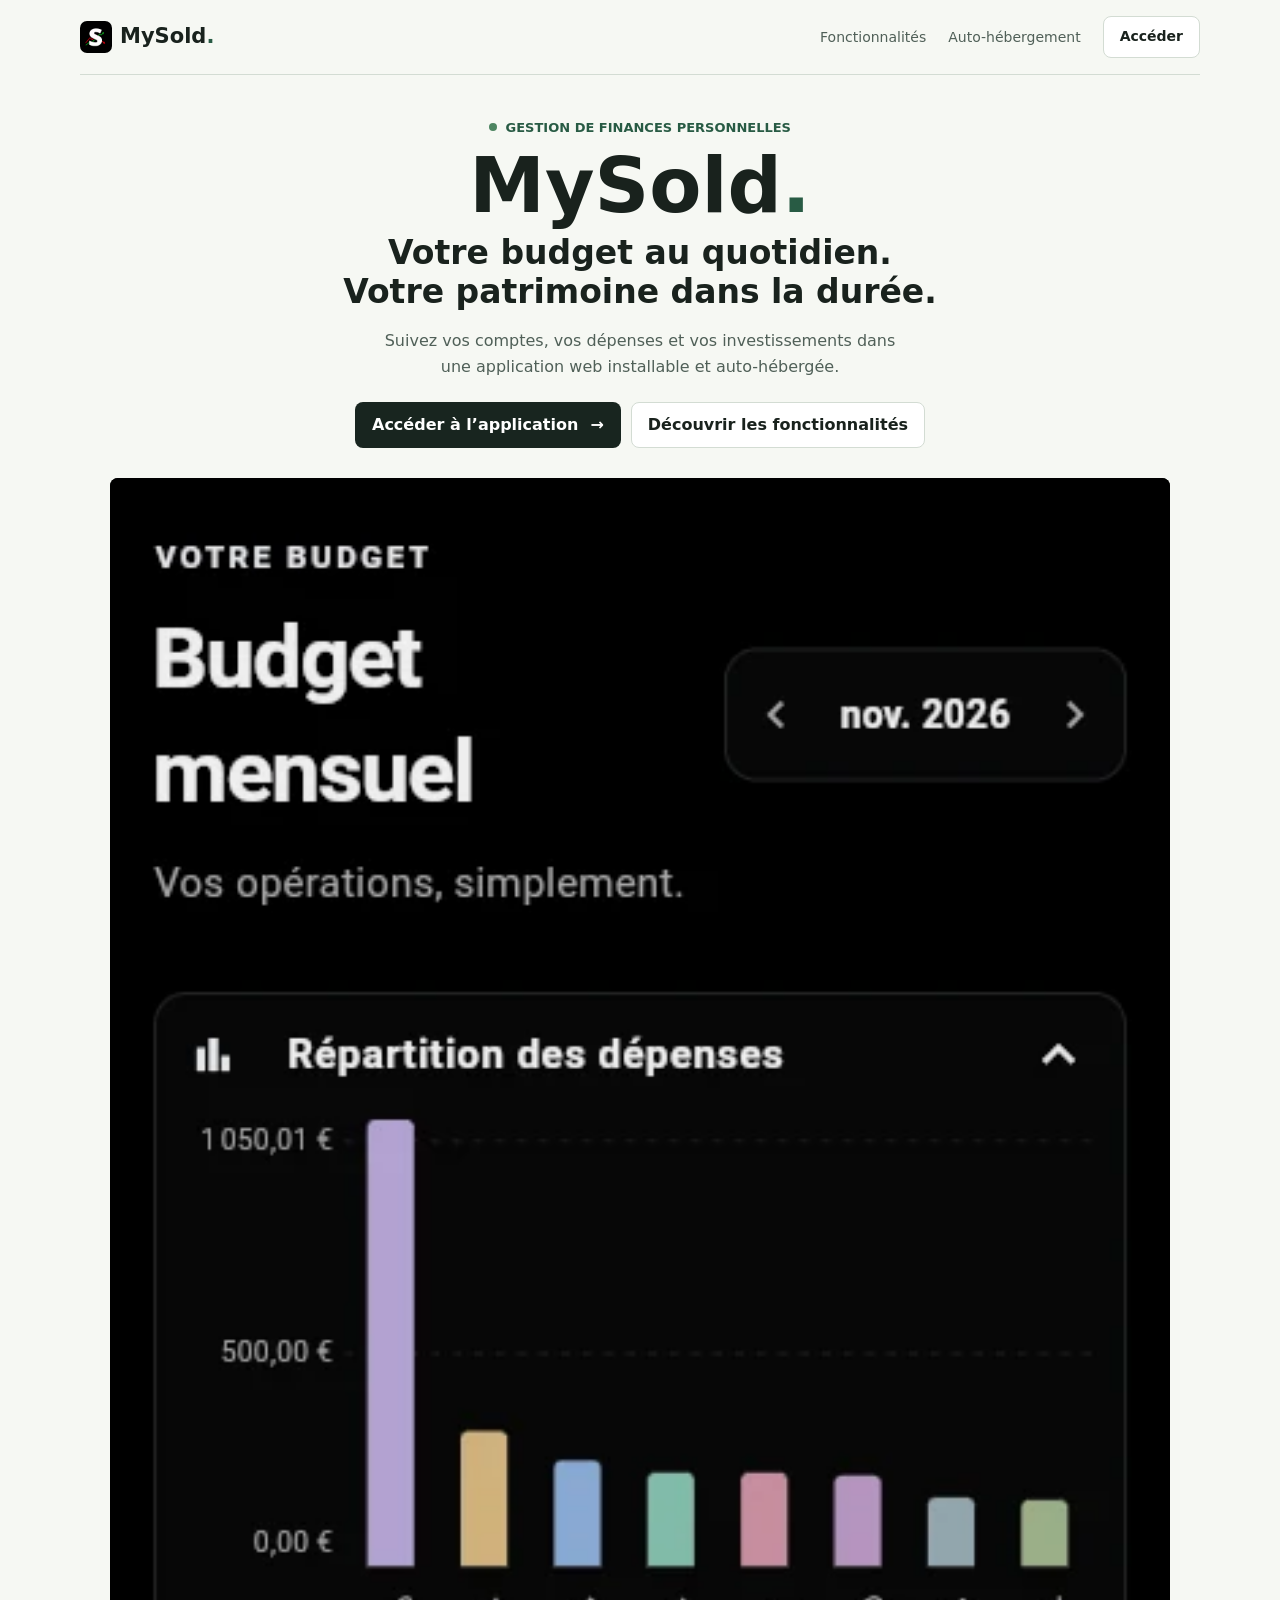
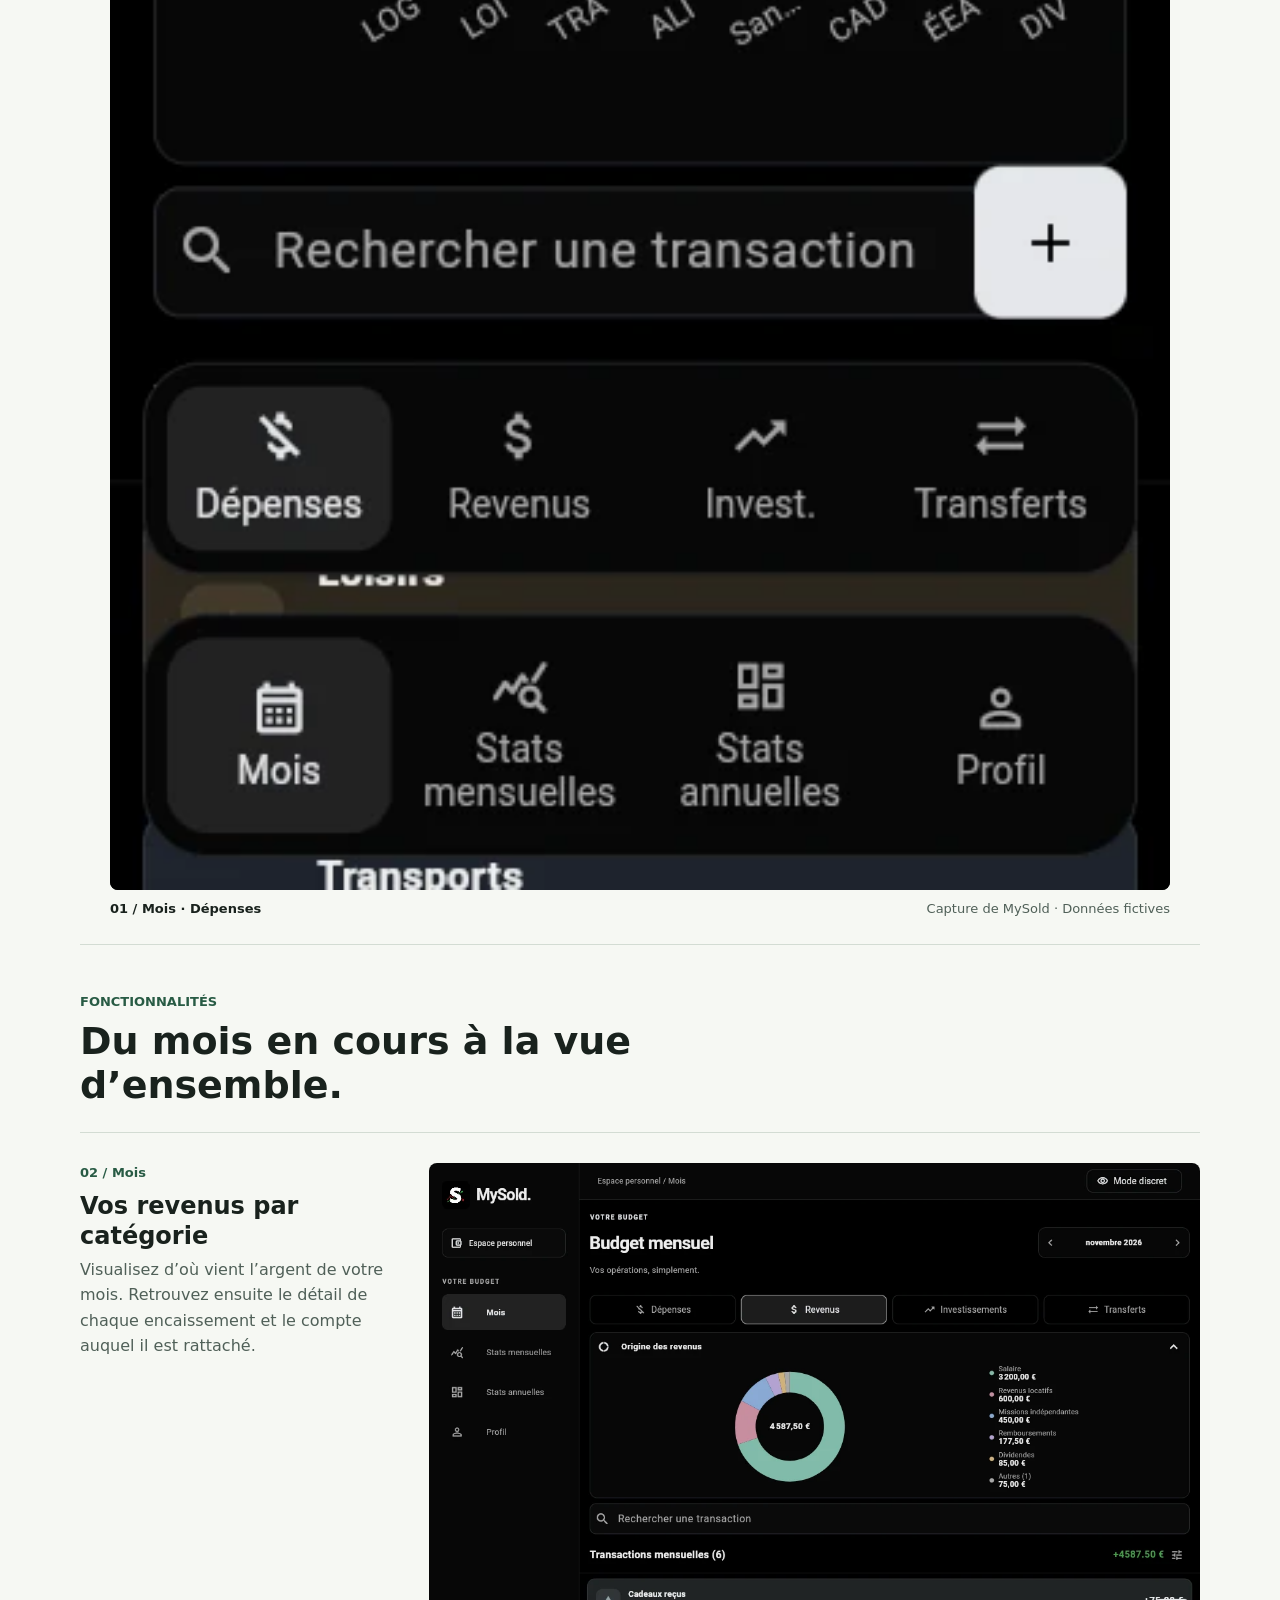
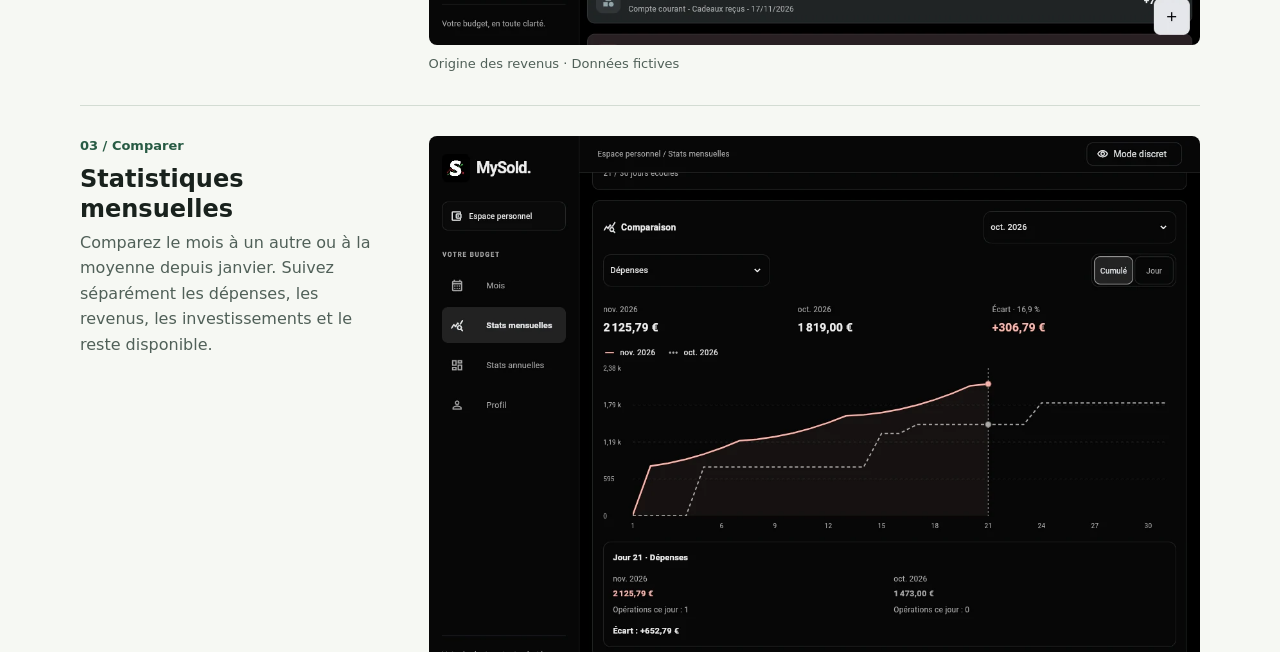
==== commit 33887f76: "Migration des fichiers de compilations" ====
--- a/docs/index.html
+++ b/docs/index.html
@@ -7,8 +7,8 @@
   <title>MySold : budget et patrimoine auto-hébergés</title>
   <meta name="description" content="Gérez vos comptes, dépenses, revenus et investissements avec MySold. Une application web installable, auto-hébergée, sans connexion bancaire obligatoire.">
   <meta name="robots" content="noindex, follow">
-  <link rel="canonical" href="https://mysold.ydoxide.fr/">
-  <meta property="og:url" content="https://mysold.ydoxide.fr/">
+  <link rel="canonical" href="https://mysold.ydoxide.fr/presentation">
+  <meta property="og:url" content="https://mysold.ydoxide.fr/presentation">
   <meta property="og:type" content="website">
   <meta property="og:site_name" content="MySold">
   <meta property="og:locale" content="fr_FR">
@@ -32,7 +32,7 @@
     <nav aria-label="Navigation principale">
       <a class="nav-section" href="#fonctionnalites">Fonctionnalités</a>
       <a class="nav-section" href="#auto-hebergement">Auto-hébergement</a>
-      <a class="button outline compact" href="https://mysold.ydoxide.fr/app/">Accéder</a>
+      <a class="button outline compact" href="https://mysold.ydoxide.fr/">Accéder</a>
     </nav>
   </header>
   <main id="contenu" tabindex="-1">
@@ -44,7 +44,7 @@
           <p class="tagline">Votre budget au quotidien.<br> Votre patrimoine dans la durée.</p>
           <p class="intro-text">Suivez vos comptes, vos dépenses et vos investissements dans une application web installable et auto-hébergée.</p>
           <div class="actions">
-            <a class="button solid" href="https://mysold.ydoxide.fr/app/">Accéder à l’application <span aria-hidden="true">→</span></a>
+            <a class="button solid" href="https://mysold.ydoxide.fr/">Accéder à l’application <span aria-hidden="true">→</span></a>
             <a class="button outline" href="#fonctionnalites">Découvrir les fonctionnalités</a>
           </div>
         </div>
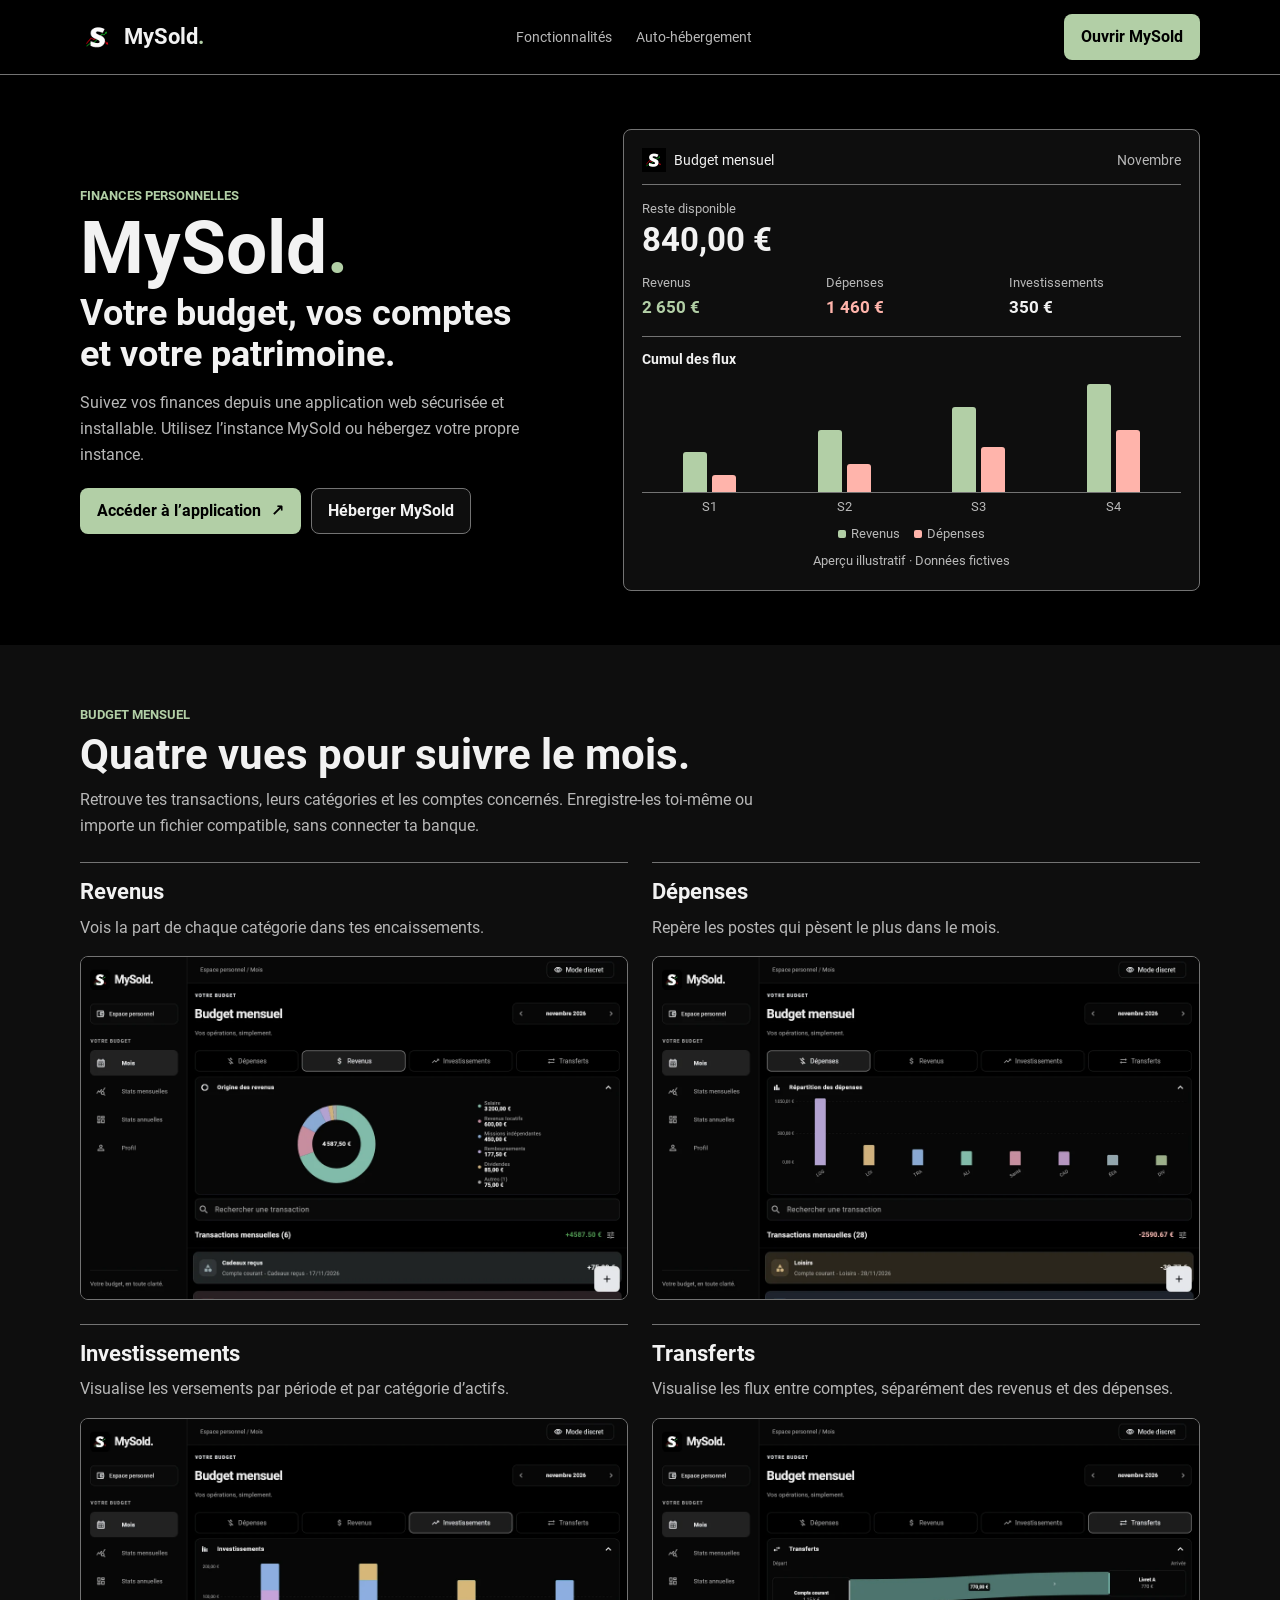
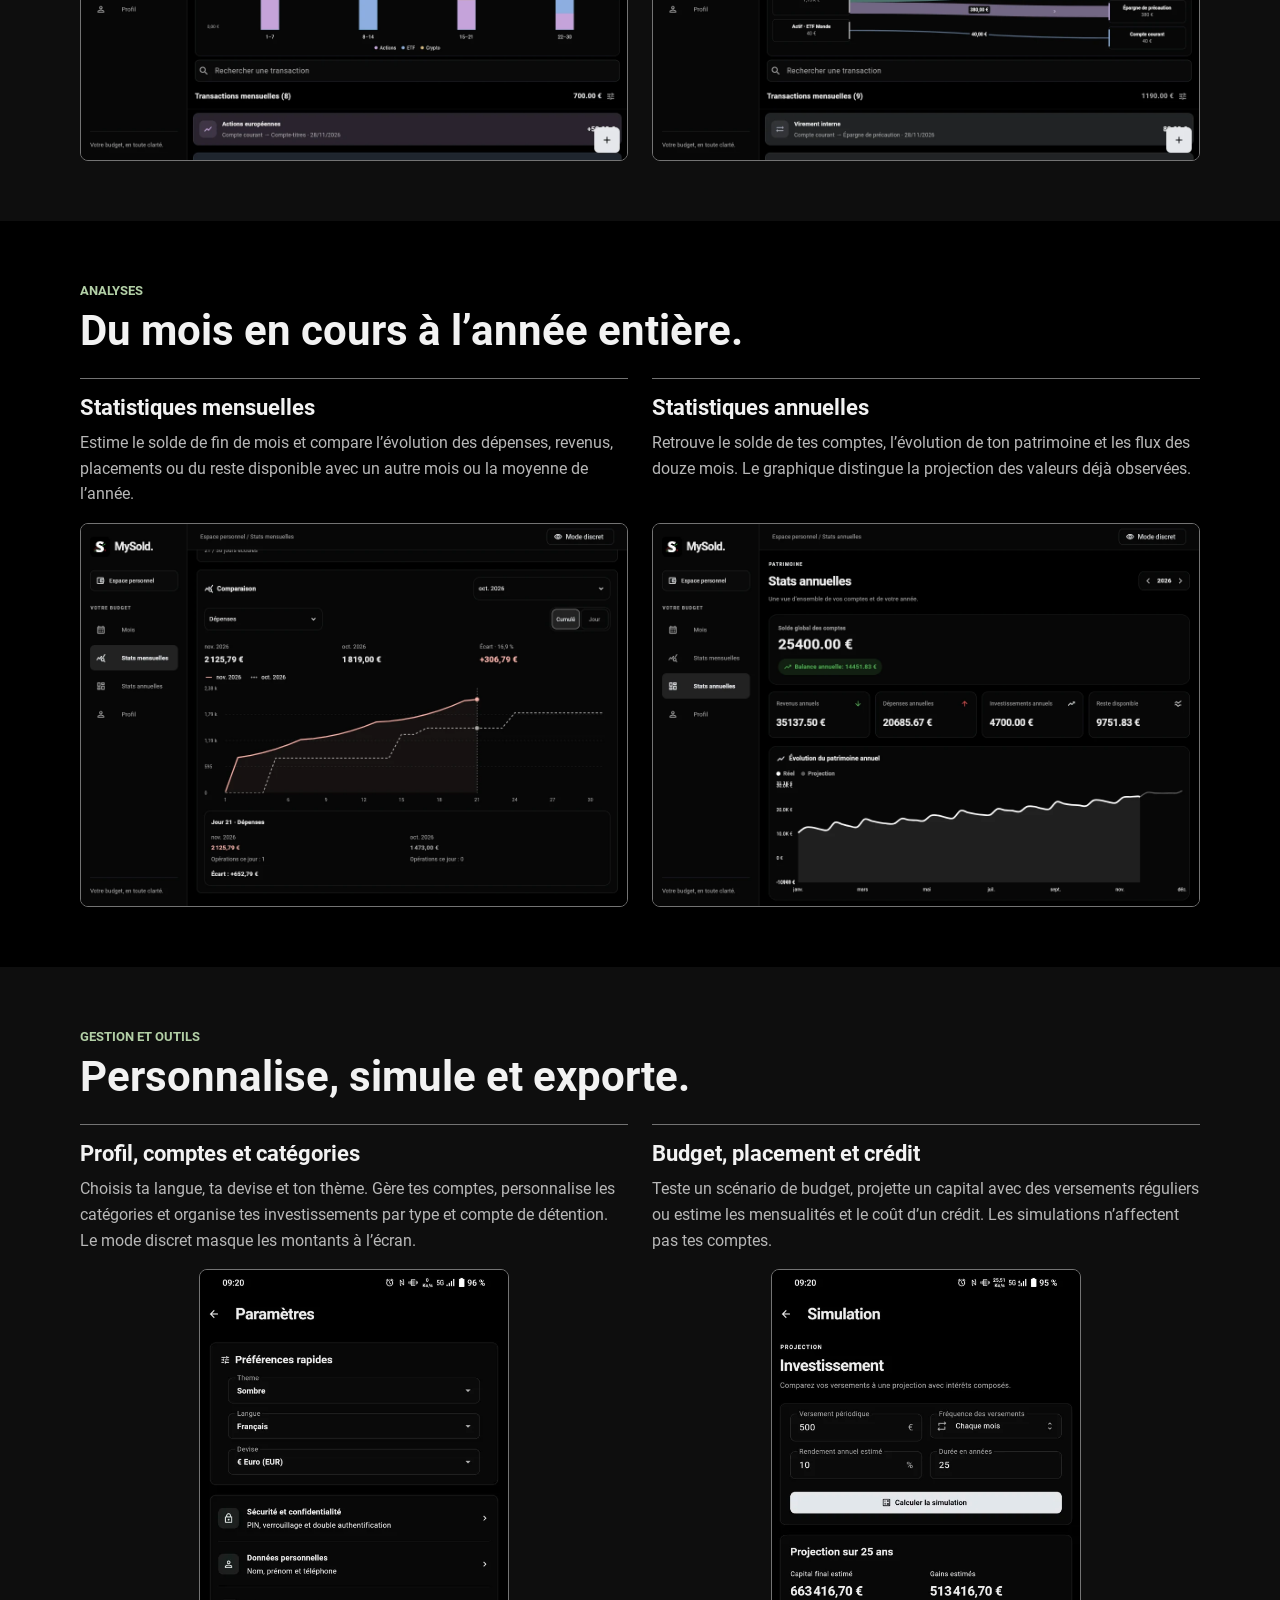
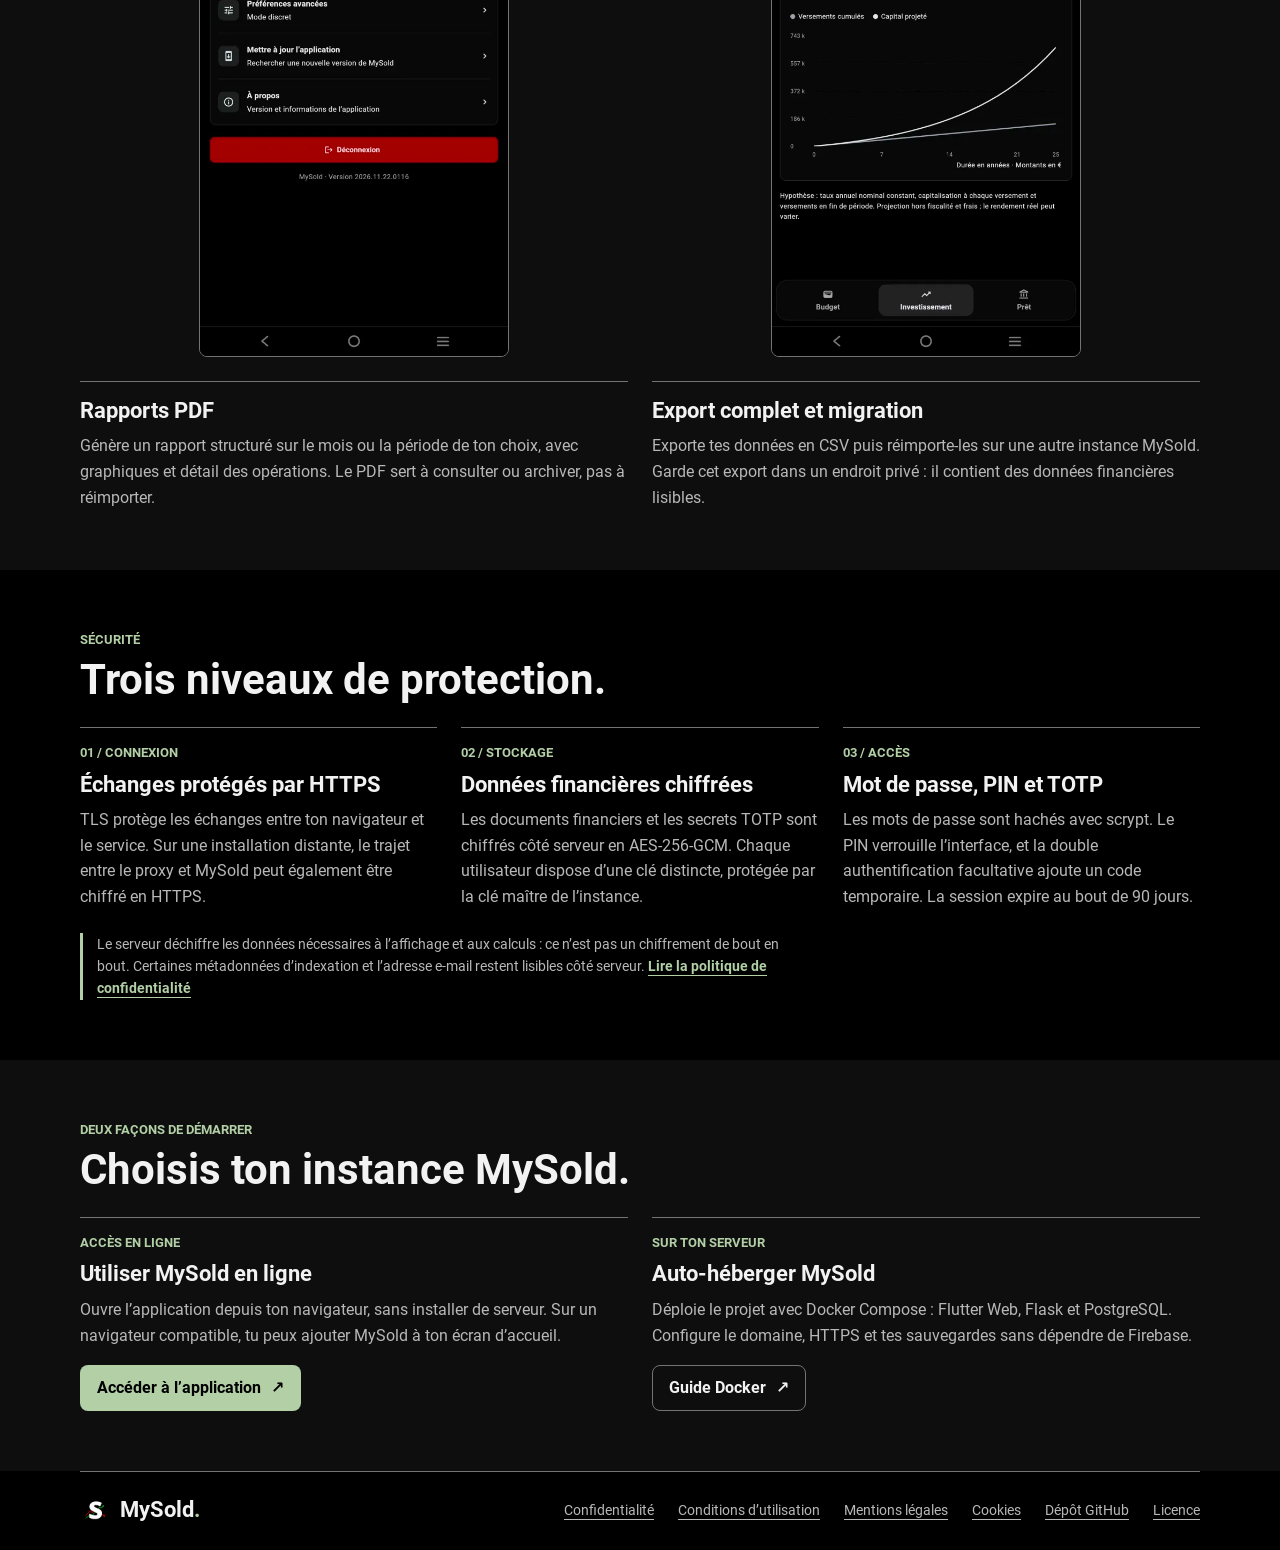
==== commit 5428c036: "Modification page de presentation & modification sécurité" ====
--- a/docs/index.html
+++ b/docs/index.html
@@ -3,7 +3,7 @@
 <head>
   <meta charset="utf-8">
   <meta name="viewport" content="width=device-width, initial-scale=1, viewport-fit=cover">
-  <meta name="theme-color" content="#f6f8f3">
+  <meta name="theme-color" content="#000000">
   <title>MySold : budget et patrimoine auto-hébergés</title>
   <meta name="description" content="Gérez vos comptes, dépenses, revenus et investissements avec MySold. Une application web installable, auto-hébergée, sans connexion bancaire obligatoire.">
   <meta name="robots" content="noindex, follow">
@@ -23,128 +23,128 @@
   <meta name="twitter:description" content="Gérez vos comptes, dépenses, revenus et investissements avec MySold. Une application web installable, auto-hébergée, sans connexion bancaire obligatoire.">
   <meta name="twitter:image" content="https://abp-display.github.io/MySold/assets/showcase-share.jpg">
   <link rel="icon" type="image/png" href="./assets/icon.png">
-  <link rel="stylesheet" href="./assets/showcase.css?v=77fa1f0bf9b8">
+  <link rel="stylesheet" href="./assets/showcase.css?v=dcc748758296">
 </head>
 <body>
   <a class="skip-link" href="#contenu">Aller au contenu</a>
-  <header class="masthead wrap">
-    <a class="brand" href="./index.html" aria-label="MySold, accueil"><img src="./assets/icon.png" width="32" height="32" alt="">MySold<span aria-hidden="true">.</span></a>
-    <nav aria-label="Navigation principale">
-      <a class="nav-section" href="#fonctionnalites">Fonctionnalités</a>
-      <a class="nav-section" href="#auto-hebergement">Auto-hébergement</a>
-      <a class="button outline compact" href="https://mysold.ydoxide.fr/">Accéder</a>
-    </nav>
-  </header>
+  <header class="masthead"><div class="wrap header-inner">
+    <a class="brand" href="./index.html" aria-label="MySold, présentation"><img src="./assets/icon.png" width="36" height="36" alt="">MySold<span aria-hidden="true">.</span></a>
+    <nav class="desktop-nav" aria-label="Navigation principale"><a href="#fonctionnalites">Fonctionnalités</a><a href="#auto-hebergement">Auto-hébergement</a></nav>
+    <a class="button solid header-access" href="https://mysold.ydoxide.fr/">Ouvrir MySold</a>
+    <details class="mobile-nav"><summary aria-label="Navigation"><svg viewBox="0 0 24 24" width="22" height="22" fill="none" stroke="currentColor" stroke-width="1.7" aria-hidden="true"><path d="M4 6h16M4 12h16M4 18h16"/></svg></summary><nav aria-label="Navigation mobile"><a href="#fonctionnalites">Fonctionnalités</a><a href="#auto-hebergement">Auto-hébergement</a></nav></details>
+  </div></header>
   <main id="contenu" tabindex="-1">
-    <section class="hero" aria-labelledby="titre">
-      <div class="wrap hero-inner">
-        <div class="hero-copy">
-          <p class="eyebrow"><span aria-hidden="true"></span> Gestion de finances personnelles</p>
-          <h1 id="titre">MySold<span aria-hidden="true">.</span></h1>
-          <p class="tagline">Votre budget au quotidien.<br> Votre patrimoine dans la durée.</p>
-          <p class="intro-text">Suivez vos comptes, vos dépenses et vos investissements dans une application web installable et auto-hébergée.</p>
-          <div class="actions">
-            <a class="button solid" href="https://mysold.ydoxide.fr/">Accéder à l’application <span aria-hidden="true">→</span></a>
-            <a class="button outline" href="#fonctionnalites">Découvrir les fonctionnalités</a>
+    <section class="hero wrap" aria-labelledby="titre">
+      <div class="hero-copy">
+        <p class="eyebrow">Finances personnelles</p>
+        <h1 id="titre">MySold<span>.</span></h1>
+        <p class="tagline">Votre budget, vos comptes<br>et votre patrimoine.</p>
+        <p class="intro-text">Suivez vos finances depuis une application web sécurisée et installable. Utilisez l’instance MySold ou hébergez votre propre instance.</p>
+        <div class="actions"><a class="button light" href="https://mysold.ydoxide.fr/">Accéder à l’application <span aria-hidden="true">↗</span></a><a class="button inverted" href="#auto-hebergement">Héberger MySold</a></div>
+      </div>
+      <figure class="budget-preview">
+        <div class="preview-head"><img src="./assets/icon.png" width="24" height="24" alt=""><span>Budget mensuel</span><span>Novembre</span></div>
+        <div class="preview-balance"><span>Reste disponible</span><strong>840,00 €</strong></div>
+        <dl class="preview-flows">
+          <div><dt>Revenus</dt><dd>2 650 €</dd></div>
+          <div><dt>Dépenses</dt><dd>1 460 €</dd></div>
+          <div><dt>Investissements</dt><dd>350 €</dd></div>
+        </dl>
+        <div class="preview-chart">
+          <p>Cumul des flux</p>
+          <div class="preview-plot" role="img" aria-label="Exemple : revenus cumulés et dépenses cumulées progressent au fil des quatre semaines">
+            <span class="preview-pair"><i class="h-35"></i><i class="h-15"></i></span>
+            <span class="preview-pair"><i class="h-55"></i><i class="h-25"></i></span>
+            <span class="preview-pair"><i class="h-75"></i><i class="h-40"></i></span>
+            <span class="preview-pair"><i class="h-95"></i><i class="h-55"></i></span>
           </div>
+          <div class="preview-weeks" aria-hidden="true"><span>S1</span><span>S2</span><span>S3</span><span>S4</span></div>
+          <div class="preview-legend"><span>Revenus</span><span>Dépenses</span></div>
         </div>
-        <figure class="hero-screen">
-          <picture>
-  <source media="(max-width: 640px)" srcset="./assets/showcase-expenses-mobile.webp" width="390" height="740">
-  <img src="./assets/showcase-expenses.webp" width="1200" height="750" alt="Onglet Dépenses : répartition par catégorie et liste des transactions mensuelles" fetchpriority="high">
+        <figcaption>Aperçu illustratif · Données fictives</figcaption>
+      </figure>
+    </section>
+
+    <section id="fonctionnalites" class="band" aria-labelledby="month-title"><div class="section wrap">
+      <header class="section-head"><p class="eyebrow">Budget mensuel</p><h2 id="month-title">Quatre vues pour suivre le mois.</h2><p>Retrouve tes transactions, leurs catégories et les comptes concernés. Enregistre-les toi-même ou importe un fichier compatible, sans connecter ta banque.</p></header>
+      <div class="columns gallery">
+
+        <article><h3>Revenus</h3><p>Vois la part de chaque catégorie dans tes encaissements.</p><figure class="screen"><picture>
+  <source media="(max-width: 620px)" srcset="./assets/showcase-income-mobile.webp" width="390" height="740">
+  <img src="./assets/showcase-income.webp" width="1200" height="750" alt="Diagramme en anneau de l’origine des revenus" loading="lazy">
 </picture>
-          <figcaption><span>01 / Mois · Dépenses</span><span>Capture de MySold · Données fictives</span></figcaption>
-        </figure>
+</figure></article>
+
+        <article><h3>Dépenses</h3><p>Repère les postes qui pèsent le plus dans le mois.</p><figure class="screen"><picture>
+  <source media="(max-width: 620px)" srcset="./assets/showcase-expenses-mobile.webp" width="390" height="740">
+  <img src="./assets/showcase-expenses.webp" width="1200" height="750" alt="Barres verticales des dépenses par catégorie" loading="lazy">
+</picture>
+</figure></article>
+
+        <article><h3>Investissements</h3><p>Visualise les versements par période et par catégorie d’actifs.</p><figure class="screen"><picture>
+  <source media="(max-width: 620px)" srcset="./assets/showcase-investments-mobile.webp" width="390" height="740">
+  <img src="./assets/showcase-investments.webp" width="1200" height="750" alt="Barres empilées des placements par période et type d’actif" loading="lazy">
+</picture>
+</figure></article>
+
+        <article><h3>Transferts</h3><p>Visualise les flux entre comptes, séparément des revenus et des dépenses.</p><figure class="screen"><picture>
+  <source media="(max-width: 620px)" srcset="./assets/showcase-transfers-mobile.webp" width="390" height="740">
+  <img src="./assets/showcase-transfers.webp" width="1200" height="750" alt="Diagramme de Sankey des transferts entre comptes" loading="lazy">
+</picture>
+</figure></article>
+
+      </div>
+    </div></section>
+
+    <section class="section wrap" aria-labelledby="stats-title">
+      <header class="section-head"><p class="eyebrow">Analyses</p><h2 id="stats-title">Du mois en cours à l’année entière.</h2></header>
+      <div class="columns gallery">
+        <article><h3>Statistiques mensuelles</h3><p>Estime le solde de fin de mois et compare l’évolution des dépenses, revenus, placements ou du reste disponible avec un autre mois ou la moyenne de l’année.</p><figure class="screen"><picture>
+  <source media="(max-width: 620px)" srcset="./assets/showcase-monthly-mobile.webp" width="390" height="740">
+  <img src="./assets/showcase-monthly.webp" width="1200" height="840" alt="Courbes de comparaison des dépenses de deux mois" loading="lazy">
+</picture>
+</figure></article>
+        <article><h3>Statistiques annuelles</h3><p>Retrouve le solde de tes comptes, l’évolution de ton patrimoine et les flux des douze mois. Le graphique distingue la projection des valeurs déjà observées.</p><figure class="screen"><picture>
+  <source media="(max-width: 620px)" srcset="./assets/showcase-year-mobile.webp" width="390" height="740">
+  <img src="./assets/showcase-year.webp" width="1200" height="840" alt="Évolution annuelle du patrimoine avec courbe observée et projection" loading="lazy">
+</picture>
+</figure></article>
       </div>
     </section>
 
-    <section id="fonctionnalites" class="wrap features" aria-labelledby="features-title">
-      <header class="section-head">
-        <p class="eyebrow">Fonctionnalités</p>
-        <h2 id="features-title">Du mois en cours à la vue d’ensemble.</h2>
-      </header>
+    <section class="band" aria-labelledby="tools-title"><div class="section wrap">
+      <header class="section-head"><p class="eyebrow">Gestion et outils</p><h2 id="tools-title">Personnalise, simule et exporte.</h2></header>
+      <div class="columns gallery portraits">
+        <article><h3>Profil, comptes et catégories</h3><p>Choisis ta langue, ta devise et ton thème. Gère tes comptes, personnalise les catégories et organise tes investissements par type et compte de détention. Le mode discret masque les montants à l’écran.</p><figure class="screen"><img src="./assets/settings_profils.webp" width="575" height="1280" loading="lazy" alt="Paramètres MySold : thème, langue, devise et sécurité"></figure></article>
+        <article><h3>Budget, placement et crédit</h3><p>Teste un scénario de budget, projette un capital avec des versements réguliers ou estime les mensualités et le coût d’un crédit. Les simulations n’affectent pas tes comptes.</p><figure class="screen"><img src="./assets/simulation_investissement.webp" width="575" height="1280" loading="lazy" alt="Simulateur de placement MySold avec courbe du capital projeté"></figure></article>
+      </div>
+      <div class="columns export">
+        <article><h3>Rapports PDF</h3><p>Génère un rapport structuré sur le mois ou la période de ton choix, avec graphiques et détail des opérations. Le PDF sert à consulter ou archiver, pas à réimporter.</p></article>
+        <article><h3>Export complet et migration</h3><p>Exporte tes données en CSV puis réimporte-les sur une autre instance MySold. Garde cet export dans un endroit privé : il contient des données financières lisibles.</p></article>
+      </div>
+    </div></section>
 
-      <div class="feature-view">
-        <div>
-          <p class="label">02 / Mois</p>
-          <h3>Vos revenus par catégorie</h3>
-          <p>Visualisez d’où vient l’argent de votre mois. Retrouvez ensuite le détail de chaque encaissement et le compte auquel il est rattaché.</p>
-        </div>
-        <figure class="feature-screen">
-          <picture>
-  <source media="(max-width: 640px)" srcset="./assets/showcase-income-mobile.webp" width="390" height="740">
-  <img src="./assets/showcase-income.webp" width="1200" height="750" alt="Onglet Revenus : graphique de répartition des entrées d’argent et transactions mensuelles" loading="lazy">
-</picture>
-          <figcaption>Origine des revenus · Données fictives</figcaption>
-        </figure>
+    <section id="securite" class="section wrap" aria-labelledby="security-title">
+      <header class="section-head"><p class="eyebrow">Sécurité</p><h2 id="security-title">Trois niveaux de protection.</h2></header>
+      <div class="columns three">
+        <article><p class="label">01 / Connexion</p><h3>Échanges protégés par HTTPS</h3><p>TLS protège les échanges entre ton navigateur et le service. Sur une installation distante, le trajet entre le proxy et MySold peut également être chiffré en HTTPS.</p></article>
+        <article><p class="label">02 / Stockage</p><h3>Données financières chiffrées</h3><p>Les documents financiers et les secrets TOTP sont chiffrés côté serveur en AES-256-GCM. Chaque utilisateur dispose d’une clé distincte, protégée par la clé maître de l’instance.</p></article>
+        <article><p class="label">03 / Accès</p><h3>Mot de passe, PIN et TOTP</h3><p>Les mots de passe sont hachés avec scrypt. Le PIN verrouille l’interface, et la double authentification facultative ajoute un code temporaire. La session expire au bout de 90 jours.</p></article>
       </div>
-
-      <div class="feature-view">
-        <div>
-          <p class="label">03 / Comparer</p>
-          <h3>Statistiques mensuelles</h3>
-          <p>Comparez le mois à un autre ou à la moyenne depuis janvier. Suivez séparément les dépenses, les revenus, les investissements et le reste disponible.</p>
-        </div>
-        <figure class="feature-screen">
-          <picture>
-  <source media="(max-width: 640px)" srcset="./assets/showcase-monthly-mobile.webp" width="390" height="740">
-  <img src="./assets/showcase-monthly.webp" width="1200" height="840" alt="Comparaison graphique des flux entre deux mois dans les statistiques mensuelles" loading="lazy">
-</picture>
-          <figcaption>Comparaison mensuelle · Données fictives</figcaption>
-        </figure>
-      </div>
-
-      <div class="feature-view">
-        <div>
-          <p class="label">04 / Analyser</p>
-          <h3>Patrimoine et investissements</h3>
-          <p>Suivez vos actifs par catégorie, leur compte de rattachement et l’évolution du patrimoine depuis le début de l’année.</p>
-        </div>
-        <figure class="feature-screen">
-          <picture>
-  <source media="(max-width: 640px)" srcset="./assets/showcase-year-mobile.webp" width="390" height="740">
-  <img src="./assets/showcase-year.webp" width="1200" height="840" alt="Statistiques annuelles : solde des comptes, flux annuels et courbe du patrimoine avec projection" loading="lazy">
-</picture>
-          <figcaption>Patrimoine annuel · Données fictives</figcaption>
-        </figure>
-      </div>
-
-      <div class="feature-grid">
-        <article><h3>Exports et simulations</h3><p>Générez un rapport PDF, sauvegardez ou restaurez vos données en CSV et estimez les mensualités d’un prêt.</p></article>
-        <article><h3>Mobile et ordinateur</h3><p>Utilisez MySold dans votre navigateur ou installez-la comme application web, sans APK.</p></article>
-        <article><h3>Discrétion et sécurité</h3><p>Masquez les montants à l’écran, verrouillez l’interface par PIN et protégez votre connexion avec la double authentification.</p></article>
-      </div>
+      <p class="security-note">Le serveur déchiffre les données nécessaires à l’affichage et aux calculs : ce n’est pas un chiffrement de bout en bout. Certaines métadonnées d’indexation et l’adresse e-mail restent lisibles côté serveur. <a href="https://mysold.ydoxide.fr/confidentialite/">Lire la politique de confidentialité</a></p>
     </section>
 
-    <section id="auto-hebergement" class="hosting" aria-labelledby="hosting-title">
-      <div class="wrap hosting-inner">
-        <div>
-          <p class="eyebrow">Auto-hébergement</p>
-          <h2 id="hosting-title">Sur le serveur de votre choix.</h2>
-          <p>Déployez MySold avec Docker Compose. L’interface Flutter, l’API Flask et PostgreSQL fonctionnent sans Firebase ni connexion bancaire automatique. Les documents financiers sont chiffrés côté serveur, pas de bout en bout.</p>
-          <div class="actions">
-            <a class="button light" href="https://github.com/ABP-Display/MySold/blob/main/docs/INSTALLATION.md">Guide d’installation <span aria-hidden="true">→</span></a>
-            <a class="button inverted" href="https://github.com/ABP-Display/MySold">Voir le dépôt GitHub</a>
-          </div>
-        </div>
-        <dl class="stack">
-          <div><dt>Interface web</dt><dd>Flutter / PWA</dd></div>
-          <div><dt>Serveur applicatif</dt><dd>Flask / Gunicorn</dd></div>
-          <div><dt>Base de données</dt><dd>PostgreSQL</dd></div>
-          <div><dt>Déploiement</dt><dd>Docker Compose</dd></div>
-        </dl>
+    <section id="auto-hebergement" class="band" aria-labelledby="hosting-title"><div class="section wrap">
+      <header class="section-head"><p class="eyebrow">Deux façons de démarrer</p><h2 id="hosting-title">Choisis ton instance MySold.</h2></header>
+      <div class="columns choices">
+        <article><p class="label">Accès en ligne</p><h3>Utiliser MySold en ligne</h3><p>Ouvre l’application depuis ton navigateur, sans installer de serveur. Sur un navigateur compatible, tu peux ajouter MySold à ton écran d’accueil.</p><a class="button solid" href="https://mysold.ydoxide.fr/">Accéder à l’application <span aria-hidden="true">↗</span></a></article>
+        <article><p class="label">Sur ton serveur</p><h3>Auto-héberger MySold</h3><p>Déploie le projet avec Docker Compose : Flutter Web, Flask et PostgreSQL. Configure le domaine, HTTPS et tes sauvegardes sans dépendre de Firebase.</p><a class="button outline" href="https://github.com/ABP-Display/MySold/blob/main/docs/INSTALLATION.md">Guide Docker <span aria-hidden="true">↗</span></a></article>
       </div>
-    </section>
+    </div></section>
   </main>
   <footer class="wrap footer">
     <a class="brand" href="./index.html"><img src="./assets/icon.png" width="32" height="32" alt="">MySold<span aria-hidden="true">.</span></a>
-    <nav aria-label="Informations légales">
-      <a href="https://mysold.ydoxide.fr/confidentialite/">Confidentialité</a>
-      <a href="https://mysold.ydoxide.fr/conditions/">Conditions d’utilisation</a>
-      <a href="https://mysold.ydoxide.fr/mentions-legales/">Mentions légales</a>
-      <a href="https://mysold.ydoxide.fr/cookies/">Cookies</a>
-      <a href="https://github.com/ABP-Display/MySold/blob/main/LICENSE">Licence</a>
-    </nav>
+    <nav aria-label="Informations légales"><a href="https://mysold.ydoxide.fr/confidentialite/">Confidentialité</a><a href="https://mysold.ydoxide.fr/conditions/">Conditions d’utilisation</a><a href="https://mysold.ydoxide.fr/mentions-legales/">Mentions légales</a><a href="https://mysold.ydoxide.fr/cookies/">Cookies</a><a href="https://github.com/ABP-Display/MySold">Dépôt GitHub</a><a href="https://github.com/ABP-Display/MySold/blob/main/LICENSE">Licence</a></nav>
   </footer>
 </body>
 </html>
--- a/docs/assets/showcase.css
+++ b/docs/assets/showcase.css
@@ -1,114 +1,138 @@
+@font-face {
+  font-family: Roboto;
+  src: url("./Roboto-Regular.ttf") format("truetype");
+  font-weight: 400;
+  font-display: swap;
+}
+@font-face {
+  font-family: Roboto;
+  src: url("./Roboto-Bold.ttf") format("truetype");
+  font-weight: 700;
+  font-display: swap;
+}
 :root {
-  color-scheme: light;
-  --paper: #f6f8f3;
-  --white: #fff;
-  --ink: #19221d;
-  --muted: #506058;
-  --green: #285b44;
-  --line: #d3dcd3;
-  --dark: #18251f;
-  --mint: #c5ead1;
-  font: 100%/1.6 system-ui, -apple-system, BlinkMacSystemFont, "Segoe UI", sans-serif;
+  color-scheme: dark;
+  --paper: #000;
+  --band: #0e0e0e;
+  --ink: #f2f2f2;
+  --muted: #b8b8b8;
+  --line: #737373;
+  --accent: #b2cfa6;
+  --positive: #b2cfa6;
+  --expense: #ffb4ab;
+  font: 100%/1.6 Roboto, system-ui, -apple-system, BlinkMacSystemFont, "Segoe UI", sans-serif;
+  font-variant-numeric: tabular-nums;
 }
-
 *, *::before, *::after { box-sizing: border-box; }
 body { margin: 0; background: var(--paper); color: var(--ink); }
 body { padding-inline: env(safe-area-inset-left, 0px) env(safe-area-inset-right, 0px); }
-figure, p, h1, h2, h3, dl, dd { margin: 0; }
+figure, p, h1, h2, h3 { margin: 0; }
 img { display: block; max-width: 100%; height: auto; }
 a { color: inherit; text-underline-offset: 4px; }
-a:focus-visible, main:focus-visible { outline: 2px solid #317349; outline-offset: 4px; }
-.wrap { width: min(1120px, calc(100% - 64px)); margin-inline: auto; }
-.skip-link { position: absolute; top: 8px; left: 12px; z-index: 1; transform: translateY(-200%); background: var(--white); padding: 10px 14px; }
-.skip-link:focus { transform: none; }
-
-.masthead, .footer { display: flex; align-items: center; justify-content: space-between; gap: 18px; }
-.masthead { padding-block: calc(16px + env(safe-area-inset-top, 0px)) 16px; border-bottom: 1px solid var(--line); }
-.brand { display: inline-flex; align-items: center; gap: 8px; font-size: 21px; font-weight: 800; line-height: 1.2; text-decoration: none; }
-.brand img { border-radius: 7px; }
-.brand span { margin-left: -8px; color: var(--green); }
-.masthead nav, .footer nav, .actions { display: flex; flex-wrap: wrap; align-items: center; gap: 12px 22px; }
-.masthead nav, .footer nav { font-size: 14px; }
-.nav-section, .footer nav a { color: var(--muted); }
-.nav-section { text-decoration: none; }
-.button {
-  display: inline-flex; justify-content: center; align-items: center; gap: 12px;
-  min-height: 46px; padding: 9px 16px; font-weight: 700; line-height: 1.4; text-align: center;
-  border: 1px solid transparent; border-radius: 8px; text-decoration: none; touch-action: manipulation;
+a:focus-visible, summary:focus-visible, main:focus-visible { outline: 2px solid var(--accent); outline-offset: 4px; }
+.wrap { width: min(1120px, calc(100% - 56px)); margin-inline: auto; }
+.skip-link { position:absolute; top:8px; left:12px; z-index:3; transform:translateY(-200%); color:var(--paper); background:var(--ink); padding:10px 14px; }
+.skip-link:focus { transform:none; }
+.masthead { background: var(--paper); border-bottom: 1px solid var(--line); padding-top: env(safe-area-inset-top, 0px); }
+.header-inner, .footer { display:flex; align-items:center; justify-content:space-between; gap:16px; }
+.header-inner { min-height: 74px; }
+.brand { display:inline-flex; flex:none; align-items:center; gap:8px; font-size:22px; font-weight:800; line-height:1.2; text-decoration:none; }
+.brand img { border-radius:8px; }
+.brand span { margin-left:-8px; color:var(--accent); }
+.desktop-nav, .footer nav, .actions { display:flex; flex-wrap:wrap; align-items:center; gap:12px 24px; }
+.desktop-nav, .footer nav { font-size:14px; color:var(--muted); }
+.desktop-nav a { text-decoration:none; }
+.mobile-nav { display:none; position:relative; }
+.mobile-nav summary { display:grid; place-items:center; width:44px; height:44px; border:1px solid var(--line); border-radius:8px; list-style:none; cursor:pointer; }
+.mobile-nav summary::-webkit-details-marker { display:none; }
+.mobile-nav nav { position:absolute; z-index:2; right:0; top:calc(100% + 8px); min-width:205px; background:var(--band); border:1px solid var(--line); border-radius:8px; padding:6px; }
+.mobile-nav a { display:block; padding:9px 12px; }
+.button { display:inline-flex; text-align:center; justify-content:center; align-items:center; gap:10px; min-height:46px; padding:9px 16px; border:1px solid transparent; border-radius:8px; font-weight:700; line-height:1.35; text-decoration:none; touch-action:manipulation; }
+.solid { background:var(--accent); color:var(--paper); }
+.outline, .inverted { border-color:var(--line); background:var(--band); color:var(--ink); }
+.light { background:var(--accent); color:var(--paper); }
+.button:active { filter:brightness(.86); }
+@media (hover:hover) { .button:hover { filter:brightness(.93); } .desktop-nav a:hover { text-decoration:underline; } }
+.hero { display:grid; grid-template-columns:minmax(0,1fr) minmax(0,1.16fr); align-items:center; gap:46px; padding-block:54px; }
+.hero-copy { min-width:0; }
+.eyebrow, .label { font-size:13px; font-weight:700; color:var(--accent); text-transform:uppercase; }
+.hero .eyebrow { color:var(--positive); }
+.hero h1 { margin-top:4px; font-size:73px; font-weight:800; line-height:1.02; }
+.hero h1 span { color:var(--accent); }
+.tagline, h2 { font-weight:700; }
+.tagline { font-size:36px; line-height:1.14; margin-top:8px; }
+.intro-text { max-width:50ch; margin-top:15px; color:var(--muted); }
+.hero .actions { margin-top:21px; gap:10px; }
+.screen img { width:100%; border:1px solid var(--line); border-radius:8px; background:#000; }
+.budget-preview { min-width:0; padding:18px; border:1px solid var(--line); border-radius:8px; background:var(--band); }
+.preview-head { display:flex; align-items:center; gap:8px; padding-bottom:12px; border-bottom:1px solid var(--line); font-size:14px; }
+.preview-head span:last-child { margin-left:auto; color:var(--muted); }
+.preview-balance { display:grid; padding-block:14px; }
+.preview-balance span, .preview-flows dt, .preview-weeks, .preview-legend { color:var(--muted); font-size:13px; }
+.preview-balance strong { font-size:33px; line-height:1.2; }
+.preview-flows { display:grid; grid-template-columns:repeat(3,minmax(0,1fr)); gap:12px; margin:0 0 15px; }
+.preview-flows dt { overflow-wrap:anywhere; }
+.preview-flows dd { margin:0; font-size:17px; font-weight:700; }
+.preview-flows div:nth-child(1) dd { color:var(--positive); }
+.preview-flows div:nth-child(2) dd { color:var(--expense); }
+.preview-chart { padding-top:11px; border-top:1px solid var(--line); }
+.preview-chart p { font-size:14px; font-weight:700; }
+.preview-plot, .preview-weeks { display:grid; grid-template-columns:repeat(4,minmax(0,1fr)); }
+.preview-plot { height:114px; margin-top:8px; border-bottom:1px solid var(--line); }
+.preview-pair { display:flex; align-items:end; justify-content:center; gap:5px; }
+.preview-pair i { width:min(28%,24px); background:var(--positive); border-radius:3px 3px 0 0; }
+.preview-pair i:last-child { background:var(--expense); }
+.h-15 { height:15%; } .h-25 { height:25%; } .h-35 { height:35%; } .h-40 { height:40%; }
+.h-55 { height:55%; } .h-75 { height:75%; } .h-95 { height:95%; }
+.preview-weeks { text-align:center; padding-top:4px; }
+.preview-legend { display:flex; justify-content:center; flex-wrap:wrap; gap:14px; margin-top:6px; }
+.preview-legend span::before { content:""; display:inline-block; width:8px; height:8px; margin-right:5px; border-radius:2px; background:var(--positive); }
+.preview-legend span:last-child::before { background:var(--expense); }
+figcaption { margin-top:7px; font-size:13px; color:var(--muted); text-align:center; }
+.phone-preview .gallery .screen { max-width:350px; margin-inline:auto; }
+.section { padding-block:60px; }
+.band { background:var(--band); }
+.section-head { max-width:700px; margin-bottom:24px; }
+h2 { font-size:42px; line-height:1.12; margin-top:5px; }
+h3 { font-size:22px; line-height:1.25; }
+.section-head > p:not(.eyebrow), article > p:not(.label) { color:var(--muted); margin-top:9px; }
+.columns { display:grid; grid-template-columns:repeat(2,minmax(0,1fr)); gap:24px; }
+.columns article { border-top:1px solid var(--line); padding-top:15px; display:flex; flex-direction:column; align-items:flex-start; }
+.three { grid-template-columns:repeat(3,minmax(0,1fr)); }
+.label { margin-bottom:7px; }
+.security-note { max-width:90ch; margin-top:23px; padding-left:14px; border-left:3px solid var(--accent); color:var(--muted); font-size:14px; }
+.security-note a { color:var(--accent); font-weight:700; }
+.screen { width:100%; padding-top:16px; margin-top:auto; }
+.portraits .screen { max-width:310px; margin-inline:auto; }
+.export { margin-top:24px; }
+.choices .button { margin-top:17px; }
+.footer { border-top:1px solid var(--line); padding-block:22px calc(24px + env(safe-area-inset-bottom, 0px)); }
+.footer nav { justify-content:flex-end; }
+@media (max-width: 760px) {
+  .desktop-nav { display:none; }
+  .header-access { margin-left:auto; }
+  .mobile-nav { display:block; }
+  .three { grid-template-columns:1fr; gap:14px; }
+  .hero { gap:28px; padding-block:35px; }
+  .hero h1 { font-size:60px; }
+  .section { padding-block:42px; }
+  h2 { font-size:35px; }
 }
-.button.compact { min-height: 42px; padding: 8px 16px; }
-.solid { background: var(--dark); color: var(--white); }
-.outline { background: var(--white); border-color: var(--line); }
-.light { background: var(--mint); color: var(--dark); }
-.inverted { color: var(--white); border-color: #6d8375; }
-.button:active { filter: brightness(.9); }
-@media (hover: hover) {
-  .button:hover { filter: brightness(.94); }
-  .nav-section:hover { text-decoration: underline; }
+@media (max-width: 620px) {
+  .wrap { width:calc(100% - 32px); }
+  .header-inner { min-height:65px; gap:8px; }
+  .brand { font-size:19px; }
+  .brand img { width:30px; height:30px; }
+  .header-access { min-height:44px; padding-inline:8px; font-size:13px; }
+  .hero { grid-template-columns:minmax(0,1fr); padding-block:25px; }
+  .hero h1 { font-size:56px; }
+  .tagline { font-size:28px; }
+  .intro-text { font-size:15px; }
+  .budget-preview { padding:12px; }
+  .preview-flows { gap:6px; }
+  .preview-flows dd { font-size:15px; }
+  .screen { max-width:390px; margin-inline:auto; }
+  .columns { grid-template-columns:minmax(0,1fr); }
+  .footer { flex-direction:column; align-items:flex-start; }
+  .footer nav { justify-content:flex-start; }
 }
-
-.hero { padding-block: 43px 25px; }
-.hero-copy { max-width: 720px; margin-inline: auto; text-align: center; }
-.eyebrow { color: var(--green); font-size: 13px; font-weight: 750; text-transform: uppercase; }
-.eyebrow span { display: inline-block; width: 8px; height: 8px; margin: 0 4px 1px 0; border-radius: 50%; background: #4d8561; }
-.hero h1 { margin-block: 8px 10px; font-size: 76px; line-height: 1.02; font-weight: 800; }
-.hero h1 span { color: var(--green); }
-.tagline { font-size: 33px; line-height: 1.18; font-weight: 680; }
-.intro-text { max-width: 52ch; margin: 16px auto 0; color: var(--muted); }
-.actions { margin-top: 23px; gap: 10px; }
-.hero .actions { justify-content: center; }
-.hero-screen { max-width: 1060px; margin: 30px auto 0; }
-.hero-screen img, .feature-screen img { width: 100%; border-radius: 8px; background: #080908; }
-figcaption { display: flex; justify-content: space-between; flex-wrap: wrap; gap: 4px 20px; padding-top: 9px; color: var(--muted); font-size: 13px; }
-figcaption span:first-child { font-weight: 700; color: var(--ink); }
-
-.features { padding-block: 47px 64px; border-top: 1px solid var(--line); }
-.section-head { max-width: 660px; margin-bottom: 25px; }
-h2 { margin-top: 7px; font-size: 38px; line-height: 1.14; font-weight: 760; }
-.feature-grid { display: grid; grid-template-columns: repeat(3, minmax(0, 1fr)); gap: 26px; }
-.feature-grid article { border-top: 1px solid var(--line); padding-top: 16px; }
-.label { display: block; margin-bottom: 7px; color: var(--green); font-size: 13px; font-weight: 750; }
-h3 { margin-bottom: 6px; font-size: 20px; line-height: 1.25; }
-.feature-grid p { color: var(--muted); }
-.feature-view {
-  display: grid; grid-template-columns: minmax(0, 1fr) minmax(0, 2.5fr);
-  gap: 24px 40px; align-items: start; padding-block: 30px;
-  border-top: 1px solid var(--line);
-}
-.feature-view h3 { font-size: 24px; }
-.feature-view p:not(.label) { color: var(--muted); max-width: 54ch; }
-
-.hosting { padding-block: 54px; background: var(--dark); color: var(--white); }
-.hosting .eyebrow { color: var(--mint); }
-.hosting-inner { display: grid; grid-template-columns: minmax(0, 1.5fr) minmax(0, 1fr); align-items: center; gap: 46px; }
-.hosting p:not(.eyebrow) { margin-top: 17px; color: #d0dfd5; max-width: 55ch; }
-.stack > div { display: flex; justify-content: space-between; flex-wrap: wrap; gap: 4px 16px; border-bottom: 1px solid #51685a; padding-block: 10px; }
-.stack dt { color: #c6d6ca; }
-.stack dd { font-weight: 700; }
-.footer { padding-block: 22px calc(24px + env(safe-area-inset-bottom, 0px)); }
-.footer nav { justify-content: flex-end; }
-
-@media (max-width: 810px) {
-  .wrap { width: calc(100% - 40px); }
-  .feature-grid { grid-template-columns: repeat(2, minmax(0, 1fr)); }
-  .feature-view { grid-template-columns: minmax(0, 1fr); gap: 16px; }
-  .hosting-inner { gap: 28px; grid-template-columns: 1fr; }
-}
-@media (max-width: 640px) {
-  .hero-screen, .feature-screen { width: min(100%, 390px); margin-inline: auto; }
-}
-@media (max-width: 540px) {
-  .wrap { width: calc(100% - 32px); }
-  .nav-section { display: none; }
-  .hero { padding-block-start: 30px; }
-  .hero h1 { font-size: 58px; }
-  .tagline { font-size: 26px; }
-  .intro-text { margin-top: 12px; }
-  .hero .actions { margin-top: 17px; }
-  .hero-screen { margin-top: 23px; }
-  .features, .hosting { padding-block: 36px; }
-  h2 { font-size: 30px; }
-  .feature-grid { grid-template-columns: 1fr; gap: 18px; }
-  .footer { flex-direction: column; align-items: flex-start; }
-  .footer nav { justify-content: flex-start; }
-}
